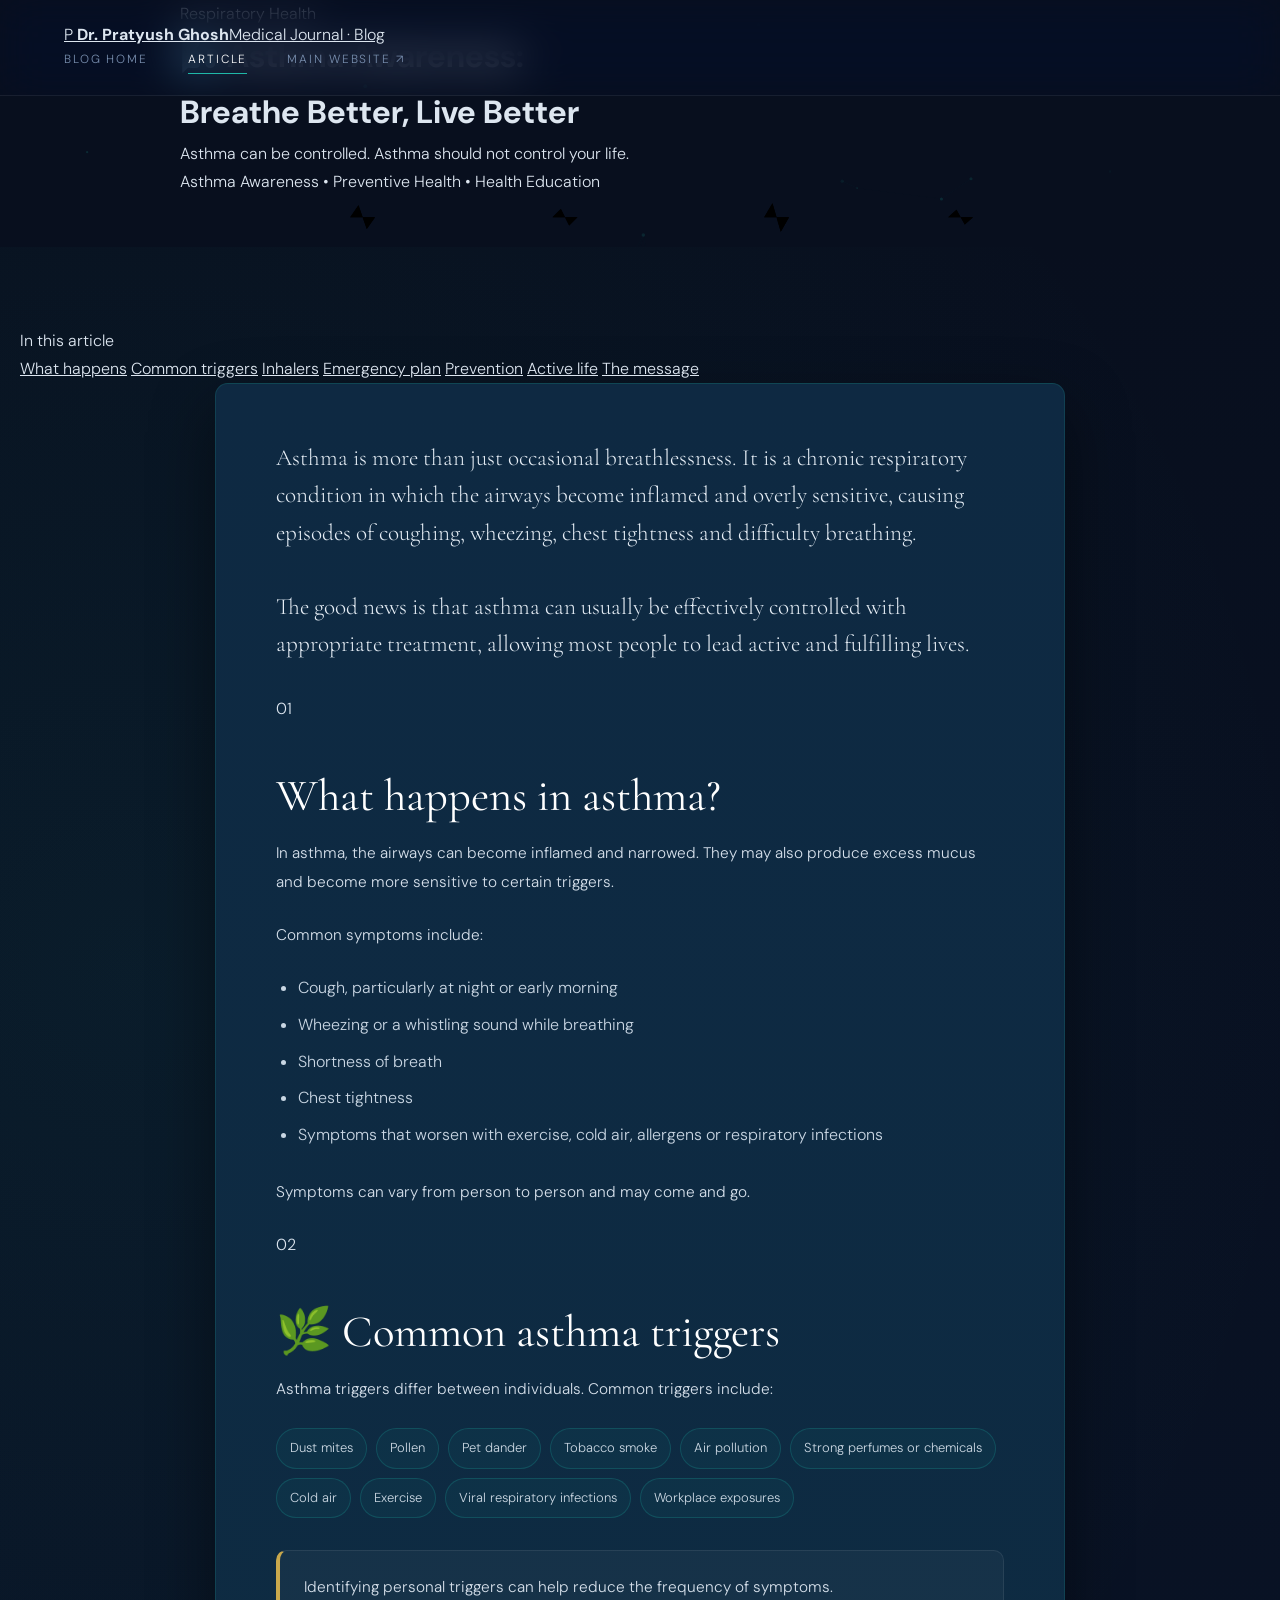
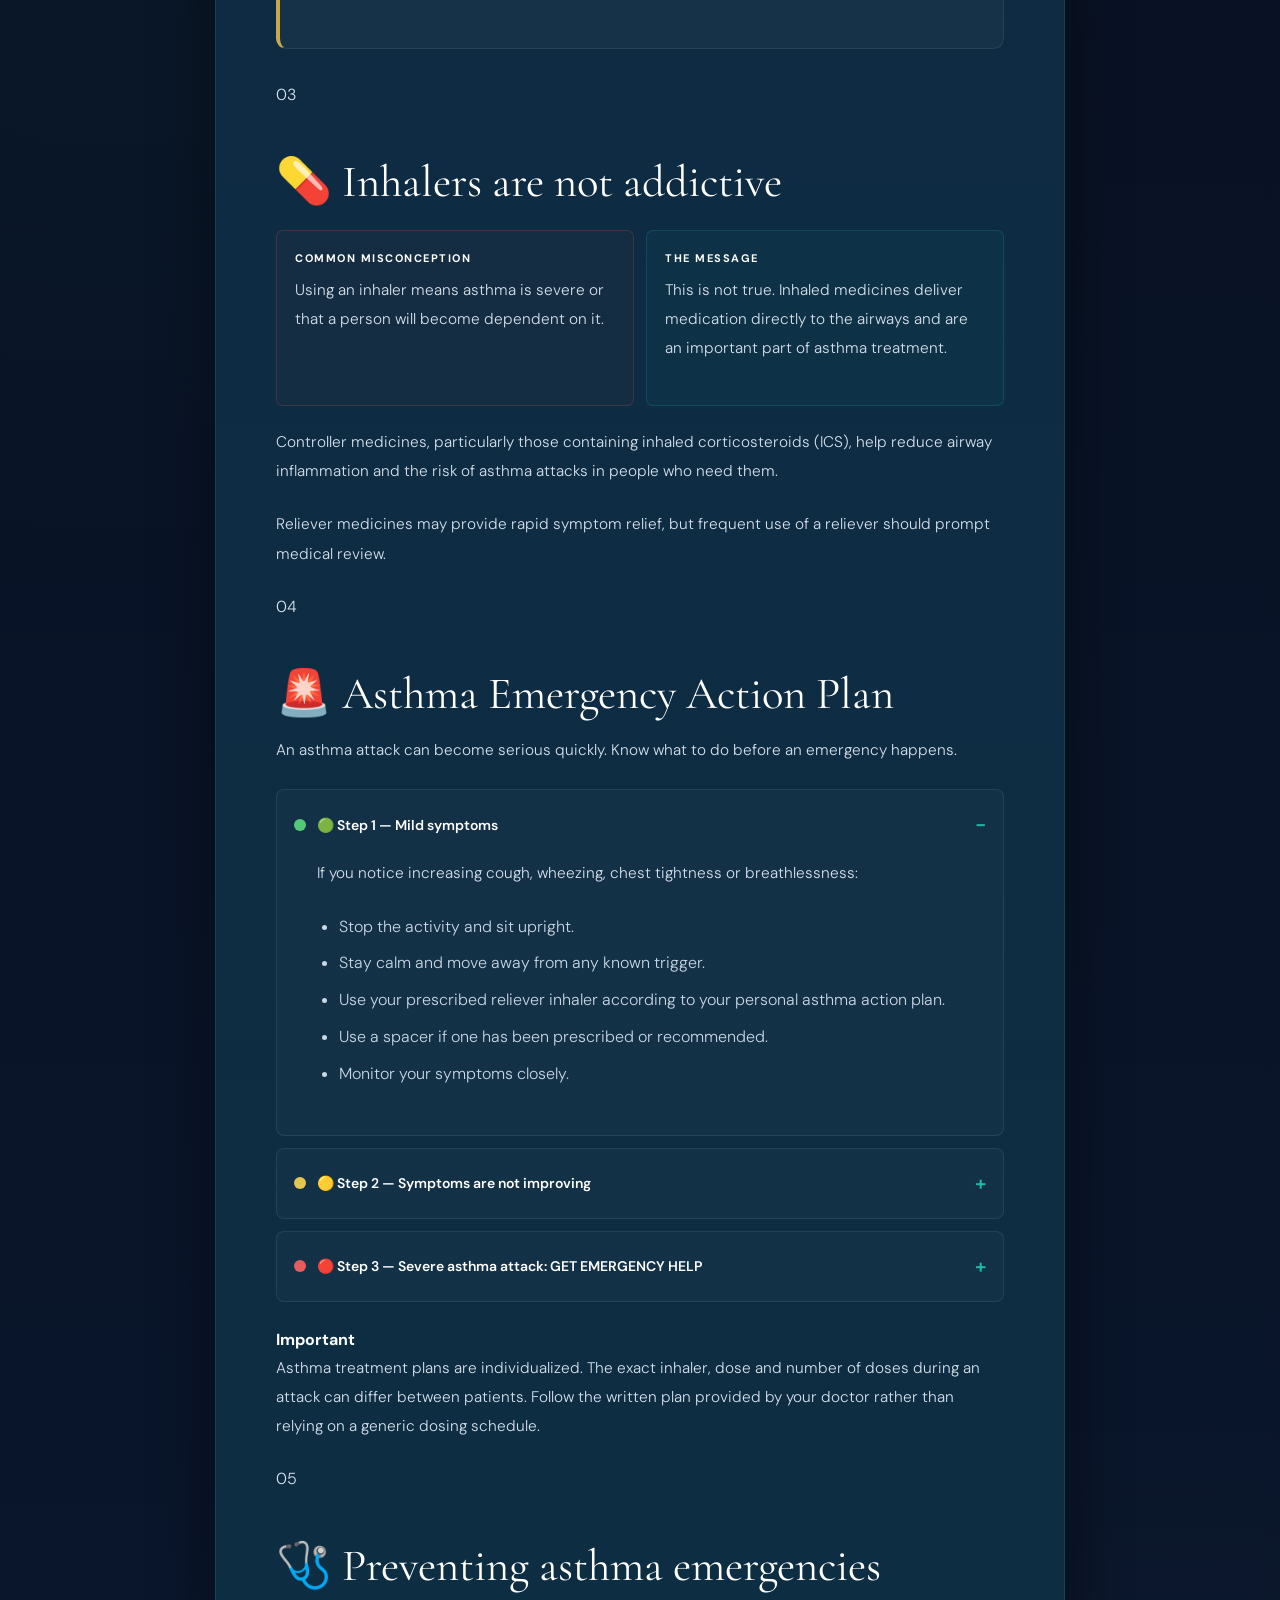
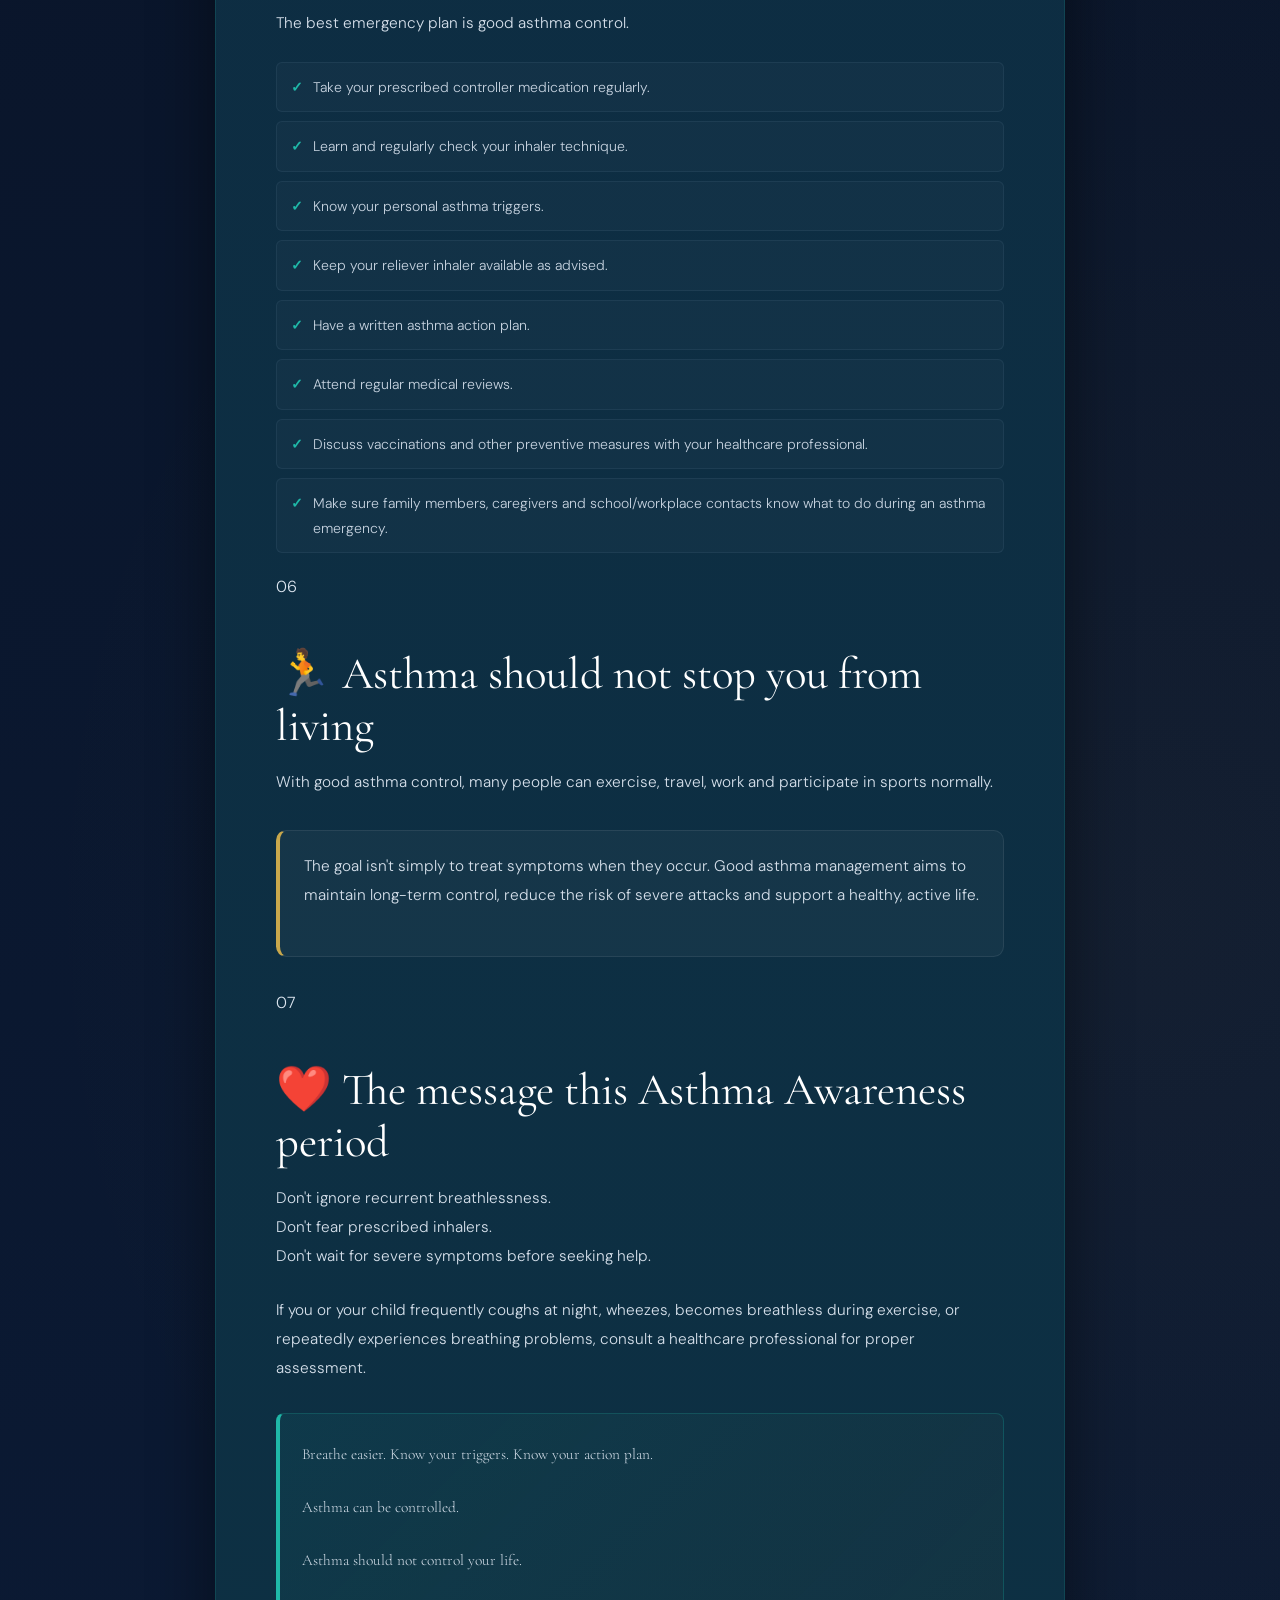
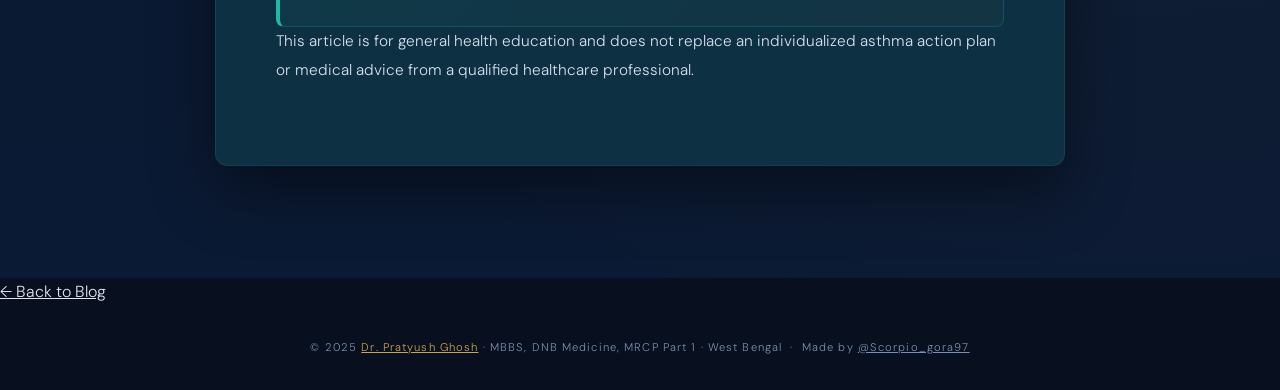
==== Asthma_Awareness_Breathe_Better_Live_Better.html @ 69cd0134 "Add Asthma Awareness article in HTML format This HTML file provides comprehensive information on ast" ====
<!DOCTYPE html>
<html lang="en">
<head>
<meta charset="UTF-8">
<meta name="viewport" content="width=device-width, initial-scale=1.0">
<meta name="description" content="Asthma Awareness: Breathe Better, Live Better — symptoms, triggers, inhalers, emergency action plans and long-term asthma control.">
<meta name="author" content="Dr. Pratyush Ghosh">
<title>Asthma Awareness: Breathe Better, Live Better | Dr. Pratyush Ghosh</title>

<link rel="preconnect" href="https://fonts.googleapis.com">
<link rel="preconnect" href="https://fonts.gstatic.com" crossorigin>
<link href="https://fonts.googleapis.com/css2?family=Cormorant+Garamond:wght@500;600;700&family=DM+Sans:wght@400;500;600;700&display=swap" rel="stylesheet">

<link rel="stylesheet" href="styles_for_blog.css">
<script src="main_for_blog.js" defer></script>

<style>
/* ASTHMA PAGE — small page-specific layer over the shared blog CSS */
.article .section { scroll-margin-top: 110px; }

.trigger-grid { display:flex; flex-wrap:wrap; gap:9px; margin:20px 0; }
.trigger-chip { padding:8px 13px; border:1px solid rgba(31,184,168,.22); border-radius:999px; background:rgba(31,184,168,.05); color:#cbd7e2; font-size:13px; transition:.25s; }
.trigger-chip:hover { transform:translateY(-2px); border-color:var(--teal-l); color:#fff; }

.myth-fact { display:grid; grid-template-columns:1fr 1fr; gap:12px; margin:22px 0; }
.myth,.fact { padding:18px; border-radius:7px; }
.myth { border:1px solid rgba(229,93,93,.2); background:rgba(229,93,93,.035); }
.fact { border:1px solid rgba(31,184,168,.2); background:rgba(31,184,168,.045); }
.myth strong,.fact strong { display:block; margin-bottom:7px; font-size:11px; letter-spacing:1.5px; text-transform:uppercase; }
.myth strong { color:#ff8d8d; } .fact strong { color:var(--teal-l); }
.myth p,.fact p { margin:0; }

.emergency-plan { display:grid; gap:12px; margin:24px 0; }
.emergency-step { border:1px solid rgba(139,171,205,.14); border-radius:8px; background:rgba(255,255,255,.025); overflow:hidden; }
.emergency-step summary { display:flex; align-items:center; gap:11px; padding:17px; cursor:pointer; list-style:none; color:#fff; font-weight:600; font-size:14px; }
.emergency-step summary::-webkit-details-marker { display:none; }
.emergency-step summary::after { content:"+"; margin-left:auto; color:var(--teal-l); font-size:20px; }
.emergency-step[open] summary::after { content:"−"; }
.step-dot { width:12px; height:12px; flex:0 0 12px; border-radius:50%; }
.step-green { background:#55c97a; } .step-yellow { background:#e5c44f; } .step-red { background:#e55d5d; }
.step-content { padding:0 18px 18px 40px; }
.step-content ul { margin-top:12px; }

.emergency-banner { margin:20px 0 5px; padding:18px 19px; border:1px solid rgba(229,93,93,.3); border-left:4px solid #e55d5d; border-radius:7px; background:rgba(229,93,93,.055); }
.emergency-banner strong { display:block; margin-bottom:6px; color:#ff8d8d; font-size:11px; letter-spacing:1.5px; text-transform:uppercase; }
.emergency-banner p { margin:0; }

.checklist { display:grid; gap:9px; margin:20px 0; }
.check-item { display:flex; gap:10px; padding:12px 14px; border:1px solid rgba(139,171,205,.09); border-radius:6px; background:rgba(255,255,255,.025); color:#c6d2df; font-size:14px; }
.check-item::before { content:"✓"; color:var(--teal-l); font-weight:700; }

.closing-message { margin-top:30px; padding:26px 22px; border:1px solid rgba(31,184,168,.22); border-left:4px solid var(--teal-l); border-radius:8px; background:linear-gradient(135deg,rgba(31,184,168,.075),rgba(201,168,76,.035)); }
.closing-message .final-line { margin:8px 0; color:#fff; font-family:"Cormorant Garamond",serif; font-size:27px; line-height:1.25; }
.closing-message .accent { color:var(--teal-l); }

@media(max-width:700px) {
  .myth-fact { grid-template-columns:1fr; }
  .step-content { padding-left:38px; }
}
</style>
</head>

<body>
<div id="progress-bar"></div>
<canvas id="bg-canvas" aria-hidden="true"></canvas>

<header class="site-header">
<nav id="main-nav">
<div class="nav-inner">
<a href="index.html" class="brand" aria-label="Medical Journal Blog home">
<span class="brand-mark">P</span>
<span class="brand-text"><strong>Dr. Pratyush Ghosh</strong><span>Medical Journal · Blog</span></span>
</a>
<div class="nav-links" id="nav-links">
<a href="index.html">Blog Home</a>
<a href="#" class="active">Article</a>
<a href="https://drpratyushghosh.netlify.app/" target="_blank" rel="noopener noreferrer" class="nav-cta">Main Website ↗</a>
</div>
<button class="hamburger" id="hamburger" aria-label="Open menu" aria-expanded="false" type="button">
<span></span><span></span><span></span>
</button>
</div>
</nav>
</header>

<header class="hero">
<div class="article-hero-inner">
<div class="eyebrow">Respiratory Health</div>
<h1>🌬️ Asthma Awareness:<br>Breathe Better, Live Better</h1>
<p class="hero-sub">Asthma can be controlled. Asthma should not control your life.</p>
<div class="meta">Asthma Awareness <span>•</span> Preventive Health <span>•</span> Health Education</div>
<div class="ecg" aria-hidden="true">
<svg viewBox="0 0 1000 46" preserveAspectRatio="none">
<path class="soft" d="M0 23 H170 L185 23 L194 10 L203 36 L212 23 H390 L405 23 L414 14 L423 32 L432 23 H620 L635 23 L644 8 L653 39 L662 23 H820 L835 23 L844 15 L853 31 L862 23 H1000"/>
<path d="M0 23 H170 L185 23 L194 10 L203 36 L212 23 H390 L405 23 L414 14 L423 32 L432 23 H620 L635 23 L644 8 L653 39 L662 23 H820 L835 23 L844 15 L853 31 L862 23 H1000"/>
</svg>
</div>
</div>
</header>

<main id="article-body">
<div class="layout">
<aside class="side">
<div class="side-label">In this article</div>
<a href="#what-happens">What happens</a>
<a href="#triggers">Common triggers</a>
<a href="#inhalers">Inhalers</a>
<a href="#emergency">Emergency plan</a>
<a href="#prevention">Prevention</a>
<a href="#active-life">Active life</a>
<a href="#message">The message</a>
</aside>

<article class="article">

<p class="intro">
Asthma is more than just occasional breathlessness. It is a chronic respiratory condition in which the airways become inflamed and overly sensitive, causing episodes of coughing, wheezing, chest tightness and difficulty breathing.
<br><br>
The good news is that asthma can usually be effectively controlled with appropriate treatment, allowing most people to lead active and fulfilling lives.
</p>

<section class="section" id="what-happens">
<div class="section-number">01</div>
<h2>What happens in asthma?</h2>
<p>In asthma, the airways can become inflamed and narrowed. They may also produce excess mucus and become more sensitive to certain triggers.</p>
<p>Common symptoms include:</p>
<ul>
<li>Cough, particularly at night or early morning</li>
<li>Wheezing or a whistling sound while breathing</li>
<li>Shortness of breath</li>
<li>Chest tightness</li>
<li>Symptoms that worsen with exercise, cold air, allergens or respiratory infections</li>
</ul>
<p>Symptoms can vary from person to person and may come and go.</p>
</section>

<section class="section" id="triggers">
<div class="section-number">02</div>
<h2>🌿 Common asthma triggers</h2>
<p>Asthma triggers differ between individuals. Common triggers include:</p>
<div class="trigger-grid">
<span class="trigger-chip">Dust mites</span><span class="trigger-chip">Pollen</span><span class="trigger-chip">Pet dander</span><span class="trigger-chip">Tobacco smoke</span><span class="trigger-chip">Air pollution</span><span class="trigger-chip">Strong perfumes or chemicals</span><span class="trigger-chip">Cold air</span><span class="trigger-chip">Exercise</span><span class="trigger-chip">Viral respiratory infections</span><span class="trigger-chip">Workplace exposures</span>
</div>
<div class="highlight"><p>Identifying personal triggers can help reduce the frequency of symptoms.</p></div>
</section>

<section class="section" id="inhalers">
<div class="section-number">03</div>
<h2>💊 Inhalers are not addictive</h2>
<div class="myth-fact">
<div class="myth"><strong>Common misconception</strong><p>Using an inhaler means asthma is severe or that a person will become dependent on it.</p></div>
<div class="fact"><strong>The message</strong><p>This is not true. Inhaled medicines deliver medication directly to the airways and are an important part of asthma treatment.</p></div>
</div>
<p>Controller medicines, particularly those containing inhaled corticosteroids (ICS), help reduce airway inflammation and the risk of asthma attacks in people who need them.</p>
<p>Reliever medicines may provide rapid symptom relief, but frequent use of a reliever should prompt medical review.</p>
</section>

<section class="section" id="emergency">
<div class="section-number">04</div>
<h2>🚨 Asthma Emergency Action Plan</h2>
<p>An asthma attack can become serious quickly. Know what to do before an emergency happens.</p>

<div class="emergency-plan">

<details class="emergency-step" open>
<summary><span class="step-dot step-green"></span>🟢 Step 1 — Mild symptoms</summary>
<div class="step-content">
<p>If you notice increasing cough, wheezing, chest tightness or breathlessness:</p>
<ul>
<li>Stop the activity and sit upright.</li>
<li>Stay calm and move away from any known trigger.</li>
<li>Use your prescribed reliever inhaler according to your personal asthma action plan.</li>
<li>Use a spacer if one has been prescribed or recommended.</li>
<li>Monitor your symptoms closely.</li>
</ul>
</div>
</details>

<details class="emergency-step">
<summary><span class="step-dot step-yellow"></span>🟡 Step 2 — Symptoms are not improving</summary>
<div class="step-content">
<p>If symptoms continue, worsen, or keep returning despite your prescribed reliever:</p>
<ul>
<li>Follow your written asthma action plan for additional doses and next steps.</li>
<li>Contact your doctor or seek urgent medical assessment.</li>
<li>Do not simply continue taking repeated doses without medical guidance.</li>
</ul>
<p>If you have been prescribed an emergency course of oral corticosteroids, take it only according to the instructions given by your healthcare professional.</p>
</div>
</details>

<details class="emergency-step">
<summary><span class="step-dot step-red"></span>🔴 Step 3 — Severe asthma attack: GET EMERGENCY HELP</summary>
<div class="step-content">
<p>Call your local emergency medical service immediately if:</p>
<ul>
<li>Breathing is severely difficult or rapidly worsening</li>
<li>You cannot speak in full sentences because of breathlessness</li>
<li>Your reliever is not providing adequate relief</li>
<li>You become very weak, drowsy, confused or exhausted</li>
<li>Your lips or face appear bluish or grey</li>
<li>You have a peak-flow reading in the red zone according to your personal asthma action plan</li>
<li>You feel that this is a life-threatening emergency</li>
</ul>
<div class="emergency-banner"><strong>Emergency</strong><p>Do not drive yourself to the hospital. While waiting for emergency help, remain upright and continue your prescribed emergency treatment according to your asthma action plan.</p></div>
</div>
</details>

</div>

<div class="caution"><strong>Important</strong><p>Asthma treatment plans are individualized. The exact inhaler, dose and number of doses during an attack can differ between patients. Follow the written plan provided by your doctor rather than relying on a generic dosing schedule.</p></div>
</section>

<section class="section" id="prevention">
<div class="section-number">05</div>
<h2>🩺 Preventing asthma emergencies</h2>
<p>The best emergency plan is good asthma control.</p>
<div class="checklist">
<div class="check-item">Take your prescribed controller medication regularly.</div>
<div class="check-item">Learn and regularly check your inhaler technique.</div>
<div class="check-item">Know your personal asthma triggers.</div>
<div class="check-item">Keep your reliever inhaler available as advised.</div>
<div class="check-item">Have a written asthma action plan.</div>
<div class="check-item">Attend regular medical reviews.</div>
<div class="check-item">Discuss vaccinations and other preventive measures with your healthcare professional.</div>
<div class="check-item">Make sure family members, caregivers and school/workplace contacts know what to do during an asthma emergency.</div>
</div>
</section>

<section class="section" id="active-life">
<div class="section-number">06</div>
<h2>🏃 Asthma should not stop you from living</h2>
<p>With good asthma control, many people can exercise, travel, work and participate in sports normally.</p>
<div class="highlight"><p>The goal isn't simply to treat symptoms when they occur. Good asthma management aims to maintain long-term control, reduce the risk of severe attacks and support a healthy, active life.</p></div>
</section>

<section class="section" id="message">
<div class="section-number">07</div>
<h2>❤️ The message this Asthma Awareness period</h2>
<p>Don't ignore recurrent breathlessness.<br>Don't fear prescribed inhalers.<br>Don't wait for severe symptoms before seeking help.</p>
<p>If you or your child frequently coughs at night, wheezes, becomes breathless during exercise, or repeatedly experiences breathing problems, consult a healthcare professional for proper assessment.</p>

<div class="closing-message">
<p class="final-line accent">Breathe easier. Know your triggers. Know your action plan.</p>
<p class="final-line">Asthma can be controlled.</p>
<p class="final-line accent">Asthma should not control your life.</p>
</div>
</section>

<p class="disclaimer">This article is for general health education and does not replace an individualized asthma action plan or medical advice from a qualified healthcare professional.</p>

</article>
</div>
</main>

<div class="back"><a href="index.html">← Back to Blog</a></div>

<footer>
© 2025
<span class="gold"><a href="https://drpratyushghosh.netlify.app/" target="_blank" rel="noopener noreferrer">Dr. Pratyush Ghosh</a></span>
· MBBS, DNB Medicine, MRCP Part 1 · West Bengal &nbsp;·&nbsp; Made by
<a href="https://instagram.com/Scorpio_gora97" target="_blank" rel="noopener noreferrer" class="footer-insta">@Scorpio_gora97</a>
</footer>

</body>
</html>
---- styles_for_blog.css ----
/* ════════════════════════════════════════
   BLOG — MATCHING DR. PRATYUSH GHOSH WEBSITE
════════════════════════════════════════ */
:root {
  --navy: #080f1e;
  --deep: #0b1a34;
  --panel: #0e2040;
  --teal: #187a72;
  --teal-l: #1fb8a8;
  --teal-glow: rgba(31,184,168,.18);
  --gold: #c9a84c;
  --gold-dim: rgba(201,168,76,.12);
  --text: #dde6f0;
  --muted: #7a90b0;
  --card: rgba(255,255,255,.035);
  --border: rgba(255,255,255,.07);
  --border-h: rgba(31,184,168,.35);
  --shadow: 0 24px 64px rgba(0,0,0,.45);
}

*, *::before, *::after { box-sizing: border-box; margin: 0; padding: 0; }
html { scroll-behavior: smooth; font-size: 16px; }

body {
  background: var(--navy);
  color: var(--text);
  font-family: "DM Sans", sans-serif;
  font-weight: 300;
  line-height: 1.75;
  overflow-x: hidden;
}

a { color: inherit; }

#progress-bar {
  position: fixed; top: 0; left: 0; z-index: 9998;
  width: 0; height: 2px;
  background: linear-gradient(90deg,var(--teal),var(--gold));
  box-shadow: 0 0 10px var(--teal-l);
}

#bg-canvas {
  position: fixed; inset: 0; z-index: 0;
  pointer-events: none; opacity: .5;
}

/* Navigation */
nav {
  position: fixed; top: 0; left: 0; right: 0; z-index: 500;
  display: flex; justify-content: space-between; align-items: center;
  padding: 1.3rem 4rem;
  background: rgba(8,15,30,.5);
  backdrop-filter: blur(22px) saturate(180%);
  border-bottom: 1px solid var(--border);
  transition: padding .35s, background .35s, box-shadow .35s;
}

nav.scrolled {
  padding: .85rem 4rem;
  background: rgba(8,15,30,.92);
  box-shadow: 0 4px 30px rgba(0,0,0,.3);
}

.nav-logo {
  font-family: "Cormorant Garamond", serif;
  font-size: 1.12rem; font-style: italic;
  color: var(--gold); letter-spacing: .03em;
  text-decoration: none;
}

.nav-logo sup {
  font: 400 .5rem "DM Sans",sans-serif;
  letter-spacing: .2em; color: var(--teal-l);
  margin-left: .4rem; vertical-align: super;
}

.nav-links { display: flex; gap: 2.5rem; list-style: none; }

.nav-links a {
  color: var(--muted); text-decoration: none;
  font-size: .74rem; letter-spacing: .16em;
  text-transform: uppercase; position: relative;
  padding-bottom: .3rem; transition: color .3s;
}

.nav-links a::after {
  content: ""; position: absolute; bottom: 0; left: 0; right: 0;
  height: 1px; background: var(--teal-l);
  transform: scaleX(0); transform-origin: left;
  transition: transform .35s cubic-bezier(.77,0,.175,1);
}

.nav-links a:hover, .nav-links a.active { color: #fff; }
.nav-links a:hover::after, .nav-links a.active::after { transform: scaleX(1); }

.hamburger {
  display: none; flex-direction: column; gap: 5px;
  border: 0; background: none; cursor: pointer; padding: .4rem;
}
.hamburger span {
  display: block; width: 22px; height: 1.5px;
  background: var(--muted); transition: .35s ease;
}

/* Hero */
.blog-hero {
  position: relative; z-index: 1;
  min-height: 78vh;
  display: flex; align-items: center; justify-content: center;
  padding: 10rem 4rem 8rem;
  overflow: hidden; text-align: center;
}

.blog-hero-inner { width: min(850px,100%); position: relative; z-index: 2; }

.hero-tag {
  display: inline-flex; align-items: center; gap: .7rem;
  background: rgba(31,184,168,.08);
  border: 1px solid rgba(31,184,168,.25);
  padding: .35rem 1.1rem; border-radius: 2rem;
  font-size: .69rem; letter-spacing: .2em;
  text-transform: uppercase; color: var(--teal-l);
  margin-bottom: 1.6rem;
}

.blink-dot {
  width: 7px; height: 7px; border-radius: 50%;
  background: var(--teal-l); box-shadow: 0 0 7px var(--teal-l);
  animation: blinkPulse 2s ease-in-out infinite;
}

@keyframes blinkPulse {
  0%,100% { opacity:1; box-shadow:0 0 7px var(--teal-l); }
  50% { opacity:.2; box-shadow:none; }
}

.blog-hero h1 {
  font-family: "Cormorant Garamond",serif;
  font-size: clamp(3.5rem,7vw,6.7rem);
  font-weight: 300; line-height: .98; color: #fff;
  letter-spacing: -.025em;
}
.blog-hero h1 em { color: var(--gold); font-weight: 300; }

.hero-bio {
  max-width: 650px; margin: 1.7rem auto 2.3rem;
  color: #92a8c4; font-size: 1rem; line-height: 1.9;
}

.blob { position:absolute; border-radius:50%; pointer-events:none; filter:blur(60px); }
.blob-1 {
  width:650px; height:650px; right:-80px; top:-80px;
  background:radial-gradient(circle,rgba(24,122,114,.16),transparent 70%);
  animation:blobDrift 9s ease-in-out infinite alternate;
}
.blob-2 {
  width:400px; height:400px; left:5%; bottom:5%;
  background:radial-gradient(circle,rgba(201,168,76,.09),transparent 70%);
  animation:blobDrift 12s ease-in-out infinite alternate-reverse;
}
@keyframes blobDrift {
  from { transform:translate(0,0) scale(1); }
  to { transform:translate(35px,25px) scale(1.1); }
}

.ecg-wrap {
  position:absolute; bottom:2rem; left:0; right:0;
  height:56px; overflow:hidden; opacity:.2; pointer-events:none;
}
.ecg-wrap svg { width:200%; height:100%; animation:ecgScroll 5s linear infinite; }
@keyframes ecgScroll { to { transform:translateX(-50%); } }

.btn {
  display:inline-flex; align-items:center; gap:.55rem;
  padding:.9rem 2rem; border-radius:.4rem;
  font-size:.74rem; letter-spacing:.12em; text-transform:uppercase;
  text-decoration:none; font-weight:400;
  transition:all .38s cubic-bezier(.23,1,.32,1);
}
.btn-primary {
  background:linear-gradient(135deg,var(--teal),#0d5e57);
  color:#fff; border:1px solid rgba(31,184,168,.3);
  box-shadow:0 4px 22px rgba(24,122,114,.28);
}
.btn-primary:hover {
  transform:translateY(-3px);
  box-shadow:0 12px 40px rgba(31,184,168,.45),0 0 0 1px var(--teal-l);
}
.btn-outline { border:1px solid var(--border); color:var(--text); }
.btn-outline:hover {
  transform:translateY(-3px); border-color:var(--border-h);
  background:rgba(31,184,168,.06);
}

.divider {
  position:relative; z-index:1; width:100%; height:1px;
  background:linear-gradient(90deg,transparent,var(--border) 20%,var(--border) 80%,transparent);
}

/* Articles */
.section-wrap {
  position:relative; z-index:1;
  width:min(1140px,calc(100% - 8rem));
  margin:0 auto; padding:7rem 0;
}

.section-eyebrow {
  display:flex; align-items:center; gap:.8rem;
  font-size:.67rem; letter-spacing:.28em;
  text-transform:uppercase; color:var(--teal-l); margin-bottom:.9rem;
}
.section-eyebrow::before { content:""; width:28px; height:1px; background:var(--teal-l); }

.articles-heading {
  display:flex; justify-content:space-between; align-items:flex-start; gap:2rem;
}
.section-title {
  font-family:"Cormorant Garamond",serif;
  font-size:clamp(2.4rem,4vw,3.4rem);
  font-weight:300; color:#fff; line-height:1.12; margin-bottom:3.5rem;
}
.article-count {
  margin-top:.7rem; color:var(--muted);
  font-size:.7rem; letter-spacing:.14em; text-transform:uppercase;
}

.blog-grid {
  display:grid; grid-template-columns:repeat(2,minmax(0,1fr)); gap:1.6rem;
}

.blog-card {
  background:var(--card); border:1px solid var(--border);
  border-radius:.9rem; overflow:hidden;
  transition:transform .4s cubic-bezier(.23,1,.32,1), border-color .35s, box-shadow .4s;
}
.blog-card:hover {
  transform:translateY(-7px); border-color:rgba(31,184,168,.2);
  box-shadow:0 22px 55px rgba(0,0,0,.35),0 0 0 1px rgba(31,184,168,.06);
}

.blog-cover {
  min-height:290px; position:relative; overflow:hidden;
  display:flex; align-items:center; justify-content:center;
  text-decoration:none;
  background:
    radial-gradient(circle at 30% 25%,rgba(31,184,168,.18),transparent 35%),
    radial-gradient(circle at 75% 80%,rgba(201,168,76,.12),transparent 38%),
    linear-gradient(145deg,var(--panel),var(--deep));
}
.blog-cover::after {
  content:""; position:absolute; inset:0;
  background:linear-gradient(180deg,transparent 45%,rgba(8,15,30,.72));
}
.cover-mark {
  font-family:"Cormorant Garamond",serif; font-style:italic;
  font-size:10rem; line-height:1; color:rgba(201,168,76,.14);
  transition:transform .5s ease,color .5s ease;
}
.blog-card:hover .cover-mark { transform:scale(1.07) rotate(-2deg); color:rgba(201,168,76,.2); }

.cover-number {
  position:absolute; z-index:2; top:1.4rem; right:1.5rem;
  color:rgba(255,255,255,.18); font-family:"Cormorant Garamond",serif;
  font-size:1.5rem;
}
.category {
  position:absolute; z-index:2; left:1.5rem; bottom:1.4rem;
  color:var(--teal-l); font-size:.67rem; letter-spacing:.18em; text-transform:uppercase;
}

.blog-card-body { padding:2rem; }
.blog-meta {
  display:flex; gap:.6rem; color:var(--muted);
  font-size:.68rem; letter-spacing:.08em; text-transform:uppercase;
}
.meta-dot { color:var(--gold); }

.blog-card h3 {
  margin:.9rem 0 .9rem;
  font-family:"Cormorant Garamond",serif;
  font-size:1.7rem; font-weight:400; line-height:1.2; color:#fff;
}
.blog-card h3 a { color:inherit; text-decoration:none; transition:color .25s; }
.blog-card h3 a:hover { color:var(--gold); }
.blog-card p { color:var(--muted); font-size:.9rem; line-height:1.85; }

.read-link {
  display:inline-flex; align-items:center; gap:.65rem;
  margin-top:1.5rem; color:var(--teal-l); text-decoration:none;
  font-size:.7rem; letter-spacing:.15em; text-transform:uppercase;
}
.read-link span { color:var(--gold); transition:transform .3s; }
.read-link:hover span { transform:translateX(5px); }

/* Bottom CTA */
.blog-cta {
  position:relative; z-index:1; overflow:hidden;
  text-align:center; padding:7rem 4rem;
  border-top:1px solid var(--border); border-bottom:1px solid var(--border);
  background:linear-gradient(180deg,transparent,var(--panel) 45%,transparent);
}
.cta-content { position:relative; z-index:2; }
.cta-glow {
  position:absolute; left:50%; top:50%; transform:translate(-50%,-50%);
  width:700px; height:500px; border-radius:50%;
  background:radial-gradient(circle,rgba(24,122,114,.08),transparent 65%);
}
.section-eyebrow.centered { justify-content:center; }
.blog-cta h2 {
  font-family:"Cormorant Garamond",serif;
  font-size:clamp(2.4rem,4vw,3.5rem); font-weight:300; line-height:1.1; color:#fff;
}
.blog-cta h2 em { color:var(--gold); }
.blog-cta p { color:var(--muted); margin:1rem 0 2.2rem; font-size:.9rem; }

footer {
  position:relative; z-index:1; text-align:center; padding:2rem;
  font-size:.7rem; color:var(--muted); letter-spacing:.1em;
}
.gold { color:var(--gold); }

.reveal {
  opacity:0; transform:translateY(28px);
  transition:opacity .7s ease, transform .7s ease;
}
.reveal.visible { opacity:1; transform:none; }

.back-to-top {
  position:fixed; z-index:450; right:1.5rem; bottom:1.5rem;
  width:42px; height:42px; border-radius:50%;
  border:1px solid var(--border); background:rgba(14,32,64,.88);
  color:var(--teal-l); backdrop-filter:blur(10px); cursor:pointer;
  opacity:0; pointer-events:none; transform:translateY(10px);
  transition:.3s ease;
}
.back-to-top.visible { opacity:1; pointer-events:auto; transform:none; }
.back-to-top:hover { border-color:var(--border-h); transform:translateY(-3px); }

/* Responsive */
@media (max-width:900px) {
  nav { padding:1.1rem 1.8rem; }
  nav.scrolled { padding:.9rem 1.8rem; }

  .nav-links {
    position:fixed; top:0; right:-100%; bottom:0; width:280px;
    background:var(--panel); border-left:1px solid var(--border);
    flex-direction:column; justify-content:center; align-items:flex-start;
    gap:2rem; padding:3rem 2.5rem;
    transition:right .45s cubic-bezier(.77,0,.175,1);
    box-shadow:-10px 0 40px rgba(0,0,0,.4);
  }
  .nav-links.open { right:0; }
  .nav-links a { font-size:1rem; letter-spacing:.1em; }
  .hamburger { display:flex; position:relative; z-index:501; }

  .blog-hero { padding:9rem 1.8rem 7rem; min-height:72vh; }
  .section-wrap { width:calc(100% - 3.6rem); padding:5rem 0; }
  .blog-grid { grid-template-columns:1fr; }
  .blog-cta { padding:5rem 1.8rem; }
}

@media (max-width:600px) {
  nav { padding:1rem 1.2rem; }
  .nav-logo { font-size:1rem; }
  .blog-hero { padding:8rem 1.2rem 6rem; }
  .blog-hero h1 { font-size:3.5rem; }
  .ecg-wrap { display:none; }
  .section-wrap { width:calc(100% - 2.4rem); padding:4rem 0; }
  .articles-heading { display:block; }
  .article-count { display:block; margin:-2.7rem 0 2.4rem; }
  .blog-cover { min-height:220px; }
  .blog-card-body { padding:1.5rem; }
  .blog-cta { padding:4rem 1.2rem; }
}

@media (prefers-reduced-motion:reduce) {
  html { scroll-behavior:auto; }
  *,*::before,*::after { animation:none!important; transition:none!important; }
  .reveal { opacity:1; transform:none; }
}


/* =========================================================
   ARTICLE PAGE
   Added to the user's existing global stylesheet.
   ========================================================= */

.site-header {
  position: relative;
  z-index: 500;
}

.article-hero {
  position: relative;
  z-index: 1;
  min-height: 62vh;
  display: flex;
  align-items: center;
  padding: 9rem 4rem 5rem;
  overflow: hidden;
  background:
    radial-gradient(circle at 75% 25%, rgba(31,184,168,.10), transparent 35%),
    linear-gradient(145deg, var(--navy), var(--deep));
  color: #fff;
}

.article-hero-inner {
  width: min(920px, 100%);
  margin: 0 auto;
}

.article-hero .hero-tag {
  display: inline-block;
  margin-bottom: 1.5rem;
  padding: .4rem 1rem;
  border: 1px solid rgba(31,184,168,.28);
  border-radius: 999px;
  background: rgba(31,184,168,.07);
  color: var(--teal-l);
  font-size: .68rem;
  font-weight: 500;
  letter-spacing: .18em;
  text-transform: uppercase;
}

.article-hero h1 {
  max-width: 900px;
  margin: 0;
  font-family: "Cormorant Garamond", serif;
  font-size: clamp(3rem, 6.5vw, 6rem);
  font-weight: 300;
  line-height: 1.02;
  letter-spacing: -.025em;
  color: #fff;
}

.article-hero .lead {
  max-width: 760px;
  margin: 1.7rem 0 0;
  padding-left: 1.2rem;
  border-left: 3px solid var(--teal-l);
  color: #aebfd2;
  font-size: 1rem;
  line-height: 1.85;
}

.article-hero .ecg-wrap {
  position: relative;
  left: auto;
  right: auto;
  bottom: auto;
  max-width: 920px;
  height: 46px;
  margin: 2.5rem auto 0;
  opacity: .65;
  overflow: hidden;
}

.article-hero .ecg {
  width: 100%;
  height: 46px;
}

.article-hero .ecg polyline {
  fill: none;
  stroke: var(--teal-l);
  stroke-width: 2;
  vector-effect: non-scaling-stroke;
}

#article-body {
  position: relative;
  z-index: 1;
  padding: 5rem 1.25rem 7rem;
  background:
    radial-gradient(circle at 10% 15%, rgba(31,184,168,.07), transparent 28%),
    radial-gradient(circle at 90% 80%, rgba(201,168,76,.05), transparent 28%),
    linear-gradient(180deg, var(--navy) 0%, var(--deep) 100%);
}

#article-body article {
  width: min(850px, 100%);
  margin: 0 auto;
  padding: 3.5rem 3.75rem;
  background: linear-gradient(180deg, #0e2942 0%, #0d3043 100%);
  border: 1px solid rgba(31,184,168,.16);
  border-radius: .8rem;
  box-shadow: var(--shadow);
  color: var(--text);
}

#article-body article p {
  margin: 0 0 1.5rem;
  color: #d6e0eb;
  font-size: .96rem;
  line-height: 1.9;
}

#article-body article h2 {
  margin: 3rem 0 1rem;
  font-family: "Cormorant Garamond", serif;
  font-size: clamp(2rem, 4vw, 2.8rem);
  font-weight: 400;
  line-height: 1.15;
  color: #fff;
}

#article-body article ul {
  margin: 0 0 1.8rem 1.4rem;
  padding: 0;
}

#article-body article li {
  margin-bottom: .55rem;
  color: #c9d6e3;
  line-height: 1.75;
}

#article-body article strong {
  color: #fff;
}

#article-body .intro {
  margin-bottom: 2rem;
  font-family: "Cormorant Garamond", serif;
  font-size: 1.45rem;
  line-height: 1.6;
  color: #e5edf5;
}

#article-body .highlight,
#article-body .info-card,
#article-body .action-item {
  background: rgba(255,255,255,.035);
  border: 1px solid rgba(255,255,255,.08);
  border-radius: .65rem;
}

#article-body .highlight {
  margin: 2rem 0;
  padding: 1.35rem 1.5rem;
  border-left: 4px solid var(--gold);
}

#article-body .highlight-label {
  display: block;
  margin-bottom: .45rem;
  color: var(--teal-l);
  font-size: .7rem;
  font-weight: 600;
  letter-spacing: .14em;
  text-transform: uppercase;
}

#article-body .info-grid {
  display: grid;
  grid-template-columns: repeat(2, minmax(0, 1fr));
  gap: 1rem;
  margin: 1.8rem 0 2rem;
}

#article-body .info-card {
  padding: 1.4rem;
  border-top: 3px solid var(--teal);
}

#article-body .info-number {
  display: block;
  margin-bottom: .35rem;
  color: var(--gold);
  font-size: .75rem;
  font-weight: 600;
  letter-spacing: .08em;
}

#article-body .info-card h3,
#article-body .action-item h3 {
  margin: 0 0 .5rem;
  font-family: "Cormorant Garamond", serif;
  font-size: 1.35rem;
  font-weight: 400;
  color: #fff;
}

#article-body .action-list {
  display: grid;
  gap: .9rem;
  margin: 1.8rem 0;
}

#article-body .action-item {
  padding: 1.25rem 1.4rem;
}

#article-body .action-item p {
  margin-bottom: 0;
}

#article-body .closing {
  margin-top: 3rem;
  padding: 1.8rem 1.8rem 1.5rem;
  background: linear-gradient(135deg, #e8f4f5, #d9edf0);
  border-left: 5px solid var(--teal);
  border-radius: .65rem;
}

#article-body .closing h2 {
  margin-top: 0;
  color: var(--navy);
}

#article-body .closing p {
  color: #173b4d;
}

#article-body .closing .question {
  color: #176b78;
  font-weight: 600;
}

#article-body .closing p:last-child {
  color: #173b4d;
  font-weight: 500;
}

.site-footer {
  position: relative;
  z-index: 1;
  text-align: center;
  padding: 2rem;
  background: var(--navy);
  border-top: 1px solid var(--border);
  color: var(--muted);
  font-size: .7rem;
  letter-spacing: .06em;
}

.site-footer .gold {
  color: var(--gold);
}

.site-footer .gold a {
  color: inherit;
  text-decoration: none;
}

.site-footer .gold a:hover {
  color: var(--gold-l);
}

.site-footer .footer-insta {
  color: var(--teal-l);
  text-decoration: none;
}

.site-footer .footer-insta:hover {
  color: var(--gold-l);
}

@media (max-width: 900px) {
  .article-hero {
    padding: 8rem 1.8rem 4.5rem;
  }

  #article-body {
    padding: 4rem 1.8rem 5rem;
  }

  #article-body article {
    padding: 2.5rem 2rem;
  }
}

@media (max-width: 600px) {
  .article-hero {
    padding: 7rem 1.2rem 3.5rem;
    min-height: auto;
  }

  .article-hero h1 {
    font-size: 3.3rem;
  }

  #article-body {
    padding: 2.5rem 1.2rem 4rem;
  }

  #article-body article {
    padding: 2rem 1.2rem;
    border-radius: .6rem;
  }

  #article-body article p {
    font-size: .92rem;
  }

  #article-body .info-grid {
    grid-template-columns: 1fr;
  }
}
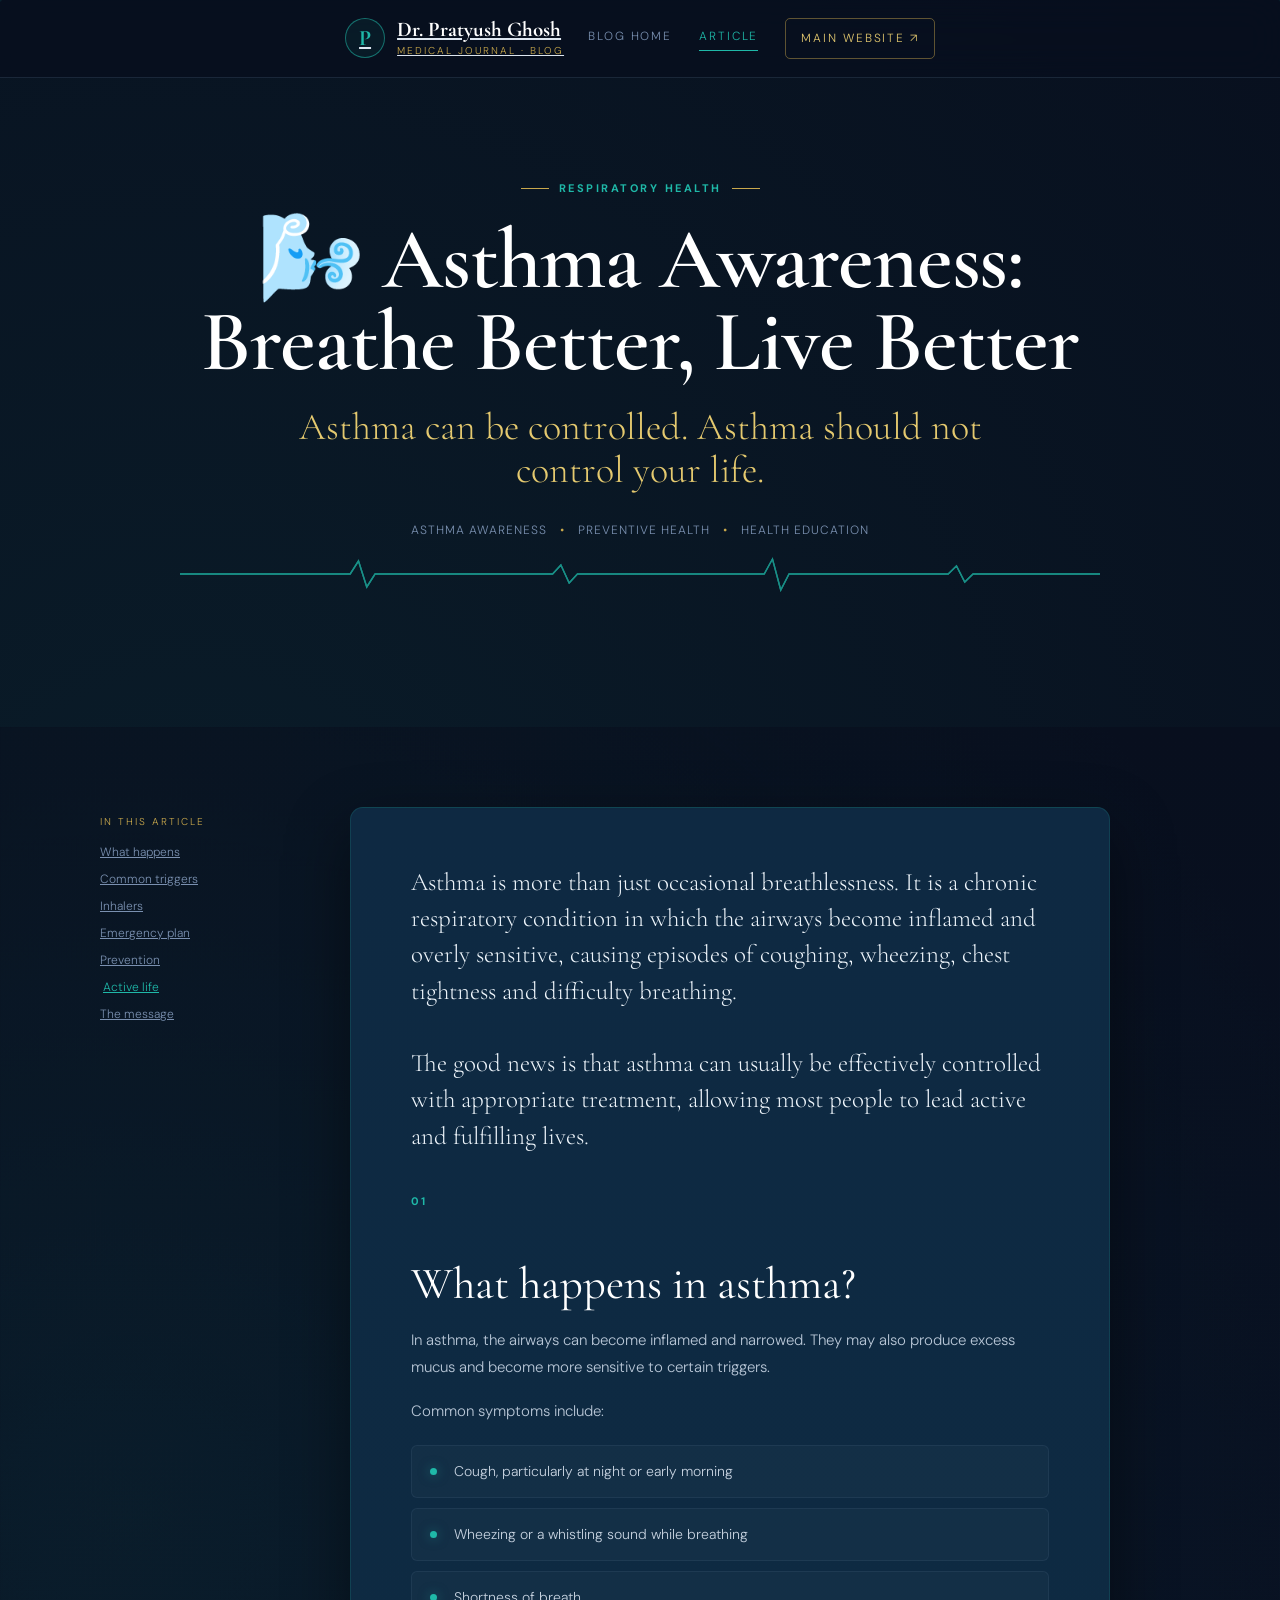
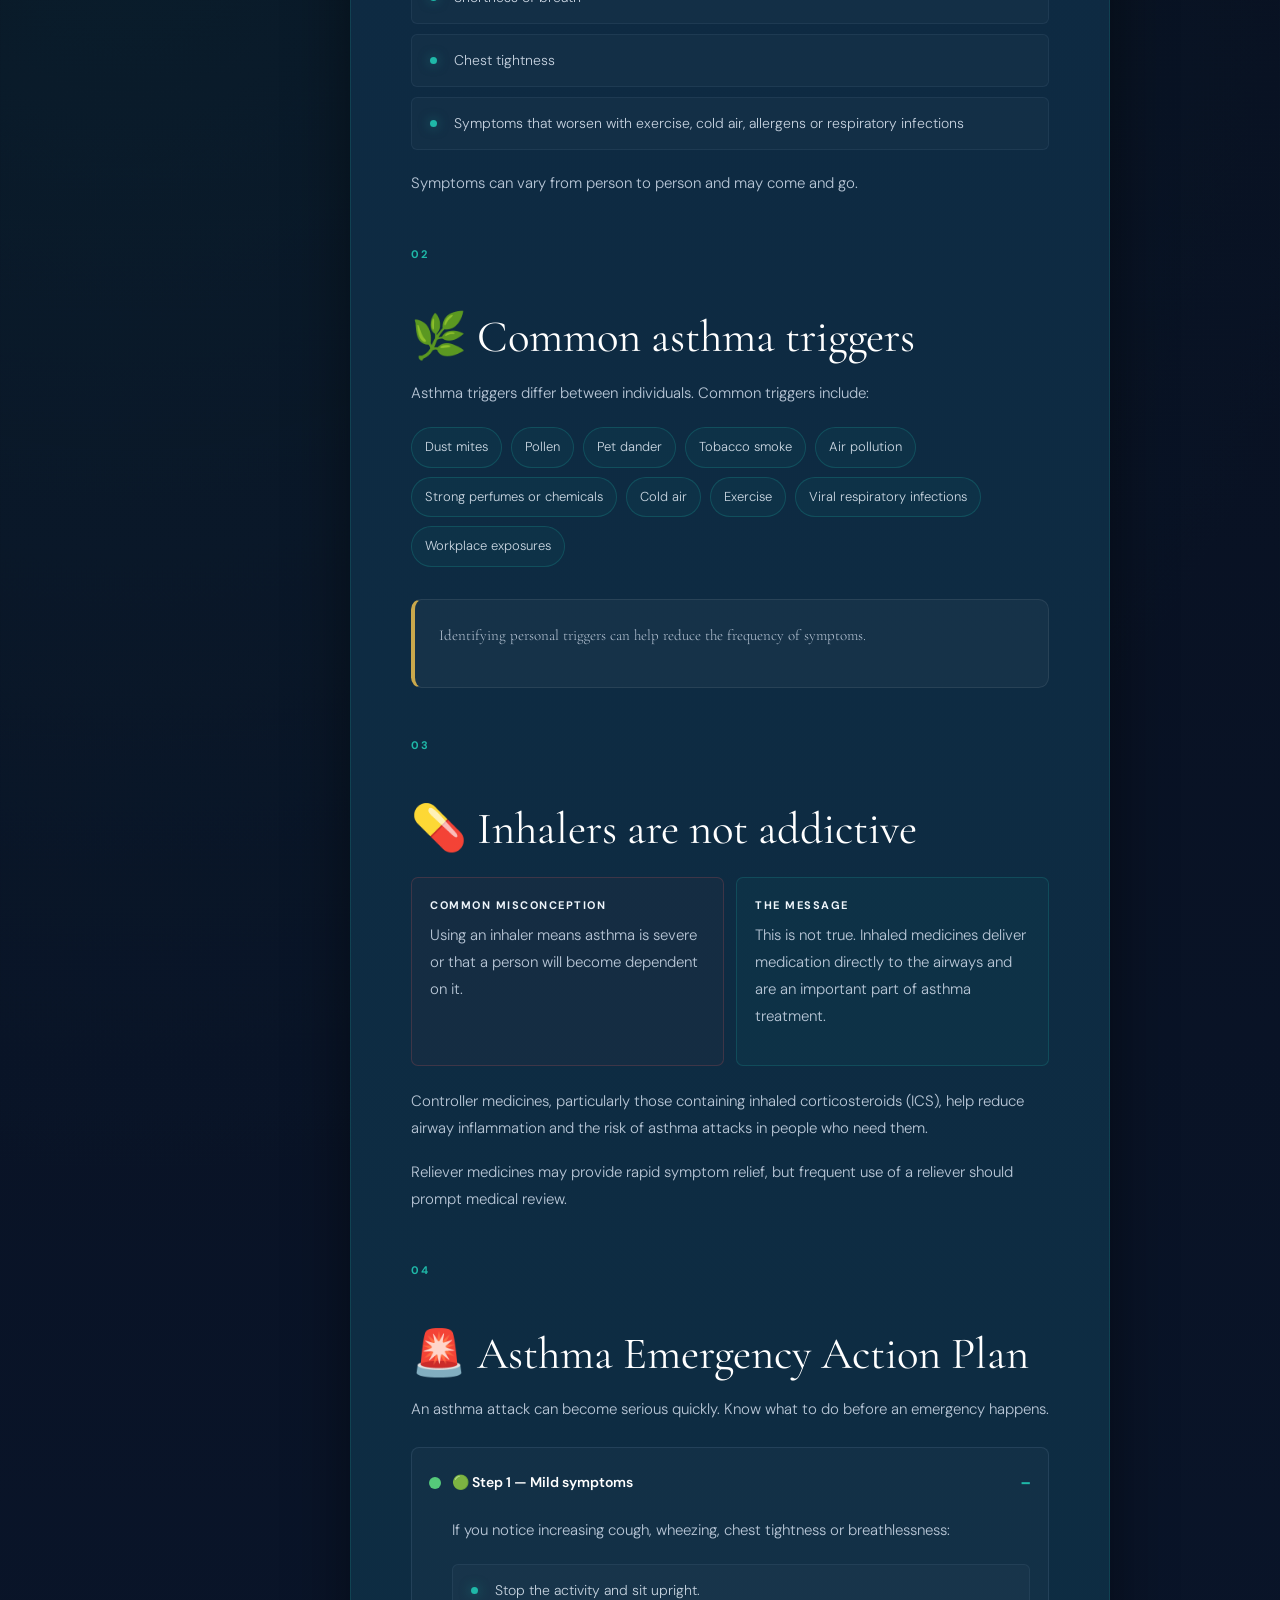
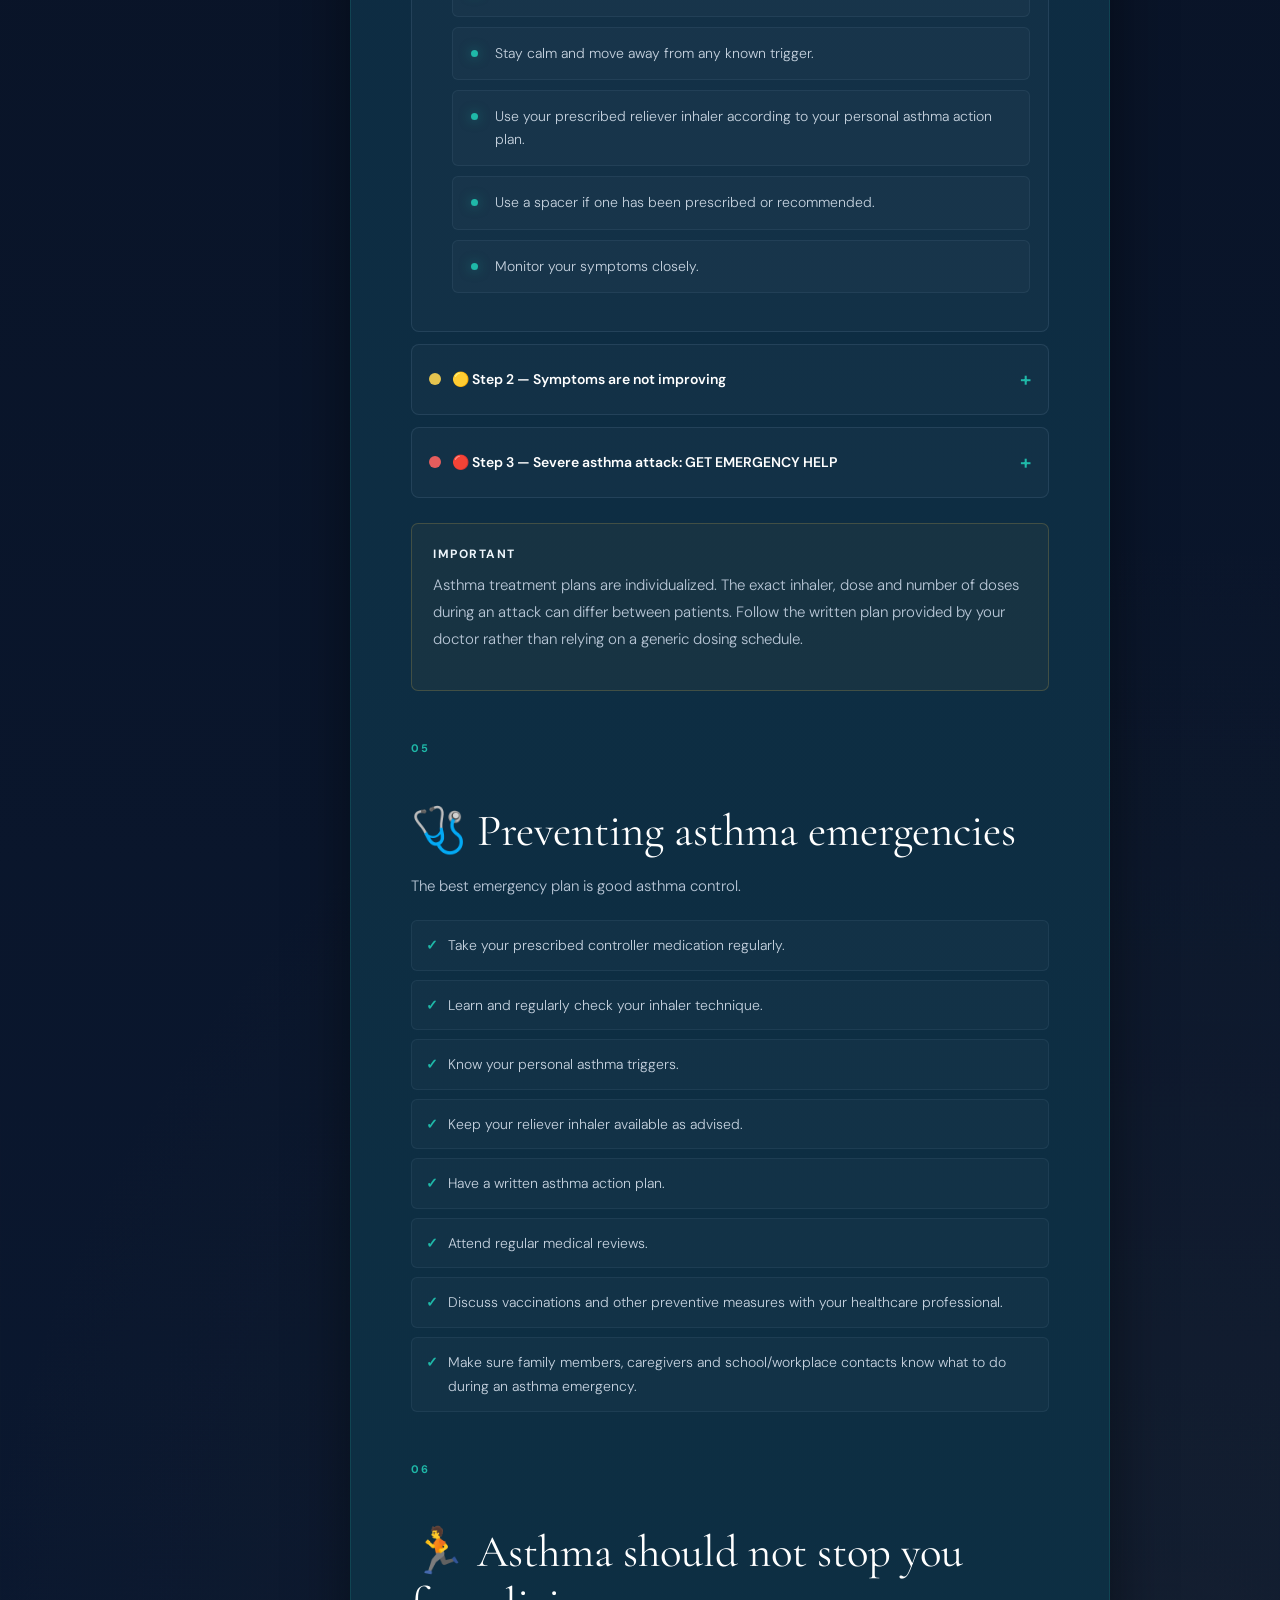
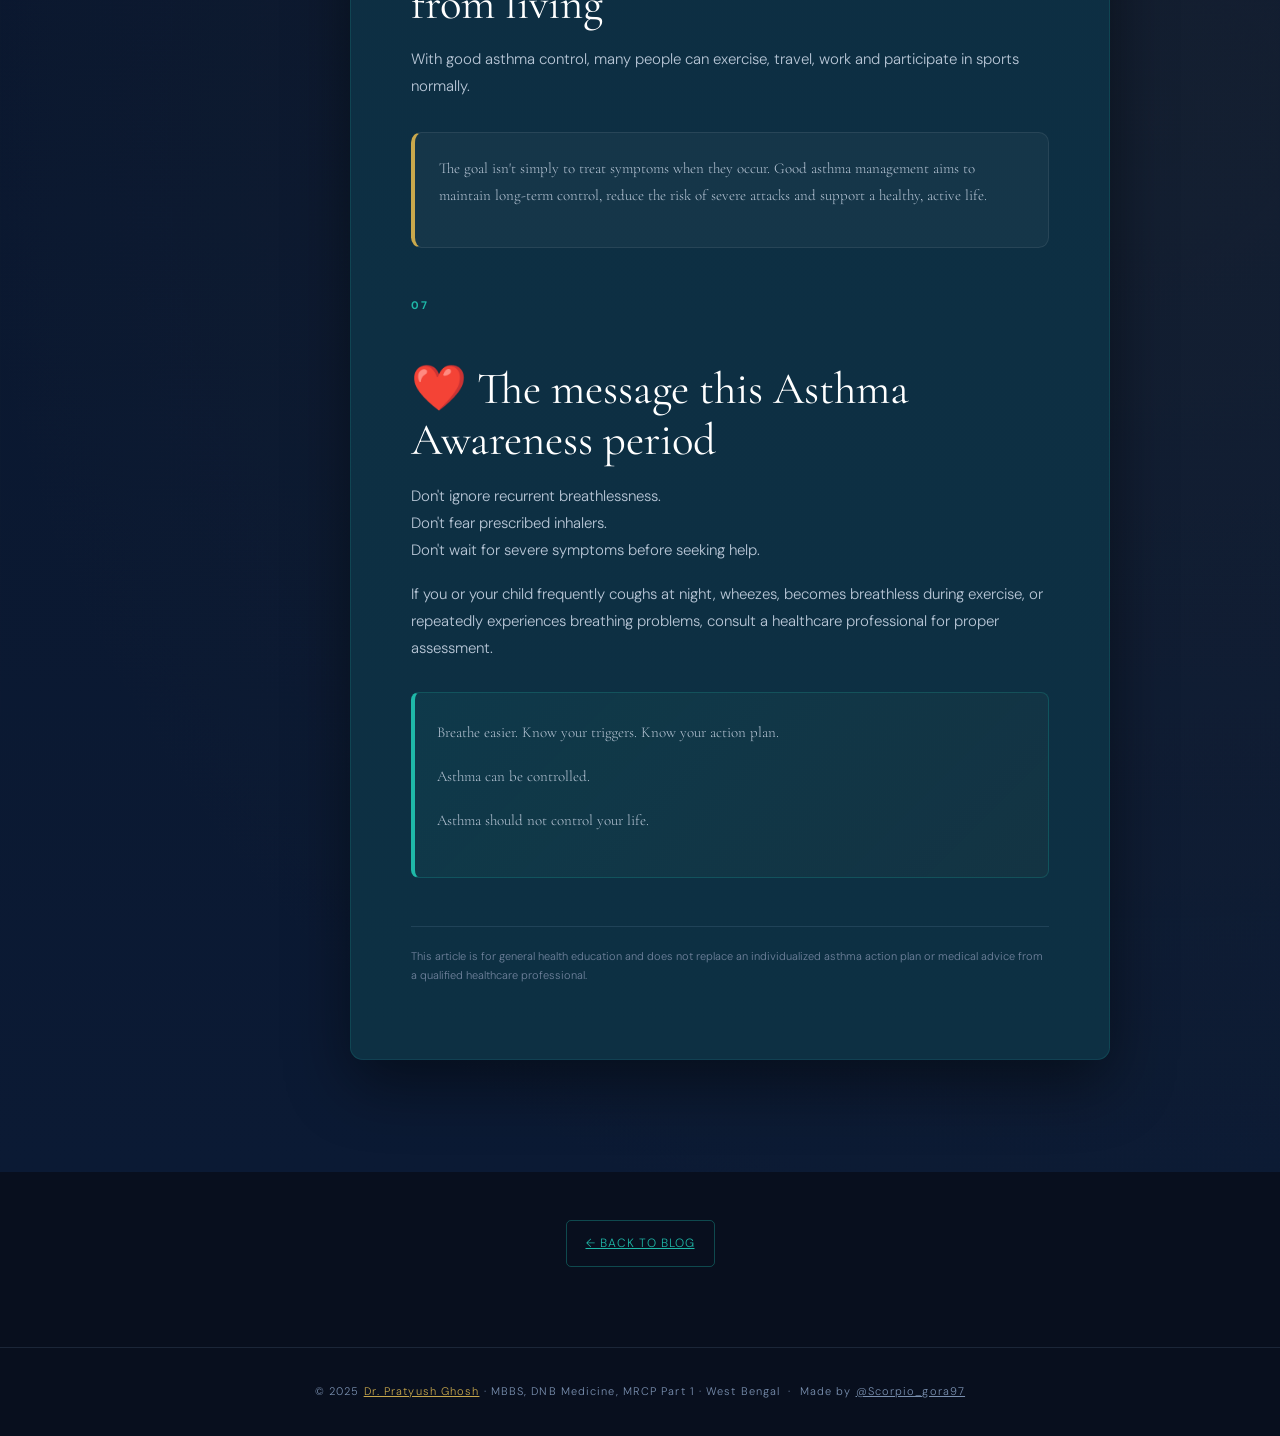
==== commit 55c40b1e: "Refactor HTML to use external styles and scripts Updated stylesheet and script references, removed i" ====
--- a/Asthma_Awareness_Breathe_Better_Live_Better.html
+++ b/Asthma_Awareness_Breathe_Better_Live_Better.html
@@ -11,56 +11,11 @@
 <link rel="preconnect" href="https://fonts.gstatic.com" crossorigin>
 <link href="https://fonts.googleapis.com/css2?family=Cormorant+Garamond:wght@500;600;700&family=DM+Sans:wght@400;500;600;700&display=swap" rel="stylesheet">
 
-<link rel="stylesheet" href="styles_for_blog.css">
-<script src="main_for_blog.js" defer></script>
-
-<style>
-/* ASTHMA PAGE — small page-specific layer over the shared blog CSS */
-.article .section { scroll-margin-top: 110px; }
-
-.trigger-grid { display:flex; flex-wrap:wrap; gap:9px; margin:20px 0; }
-.trigger-chip { padding:8px 13px; border:1px solid rgba(31,184,168,.22); border-radius:999px; background:rgba(31,184,168,.05); color:#cbd7e2; font-size:13px; transition:.25s; }
-.trigger-chip:hover { transform:translateY(-2px); border-color:var(--teal-l); color:#fff; }
-
-.myth-fact { display:grid; grid-template-columns:1fr 1fr; gap:12px; margin:22px 0; }
-.myth,.fact { padding:18px; border-radius:7px; }
-.myth { border:1px solid rgba(229,93,93,.2); background:rgba(229,93,93,.035); }
-.fact { border:1px solid rgba(31,184,168,.2); background:rgba(31,184,168,.045); }
-.myth strong,.fact strong { display:block; margin-bottom:7px; font-size:11px; letter-spacing:1.5px; text-transform:uppercase; }
-.myth strong { color:#ff8d8d; } .fact strong { color:var(--teal-l); }
-.myth p,.fact p { margin:0; }
-
-.emergency-plan { display:grid; gap:12px; margin:24px 0; }
-.emergency-step { border:1px solid rgba(139,171,205,.14); border-radius:8px; background:rgba(255,255,255,.025); overflow:hidden; }
-.emergency-step summary { display:flex; align-items:center; gap:11px; padding:17px; cursor:pointer; list-style:none; color:#fff; font-weight:600; font-size:14px; }
-.emergency-step summary::-webkit-details-marker { display:none; }
-.emergency-step summary::after { content:"+"; margin-left:auto; color:var(--teal-l); font-size:20px; }
-.emergency-step[open] summary::after { content:"−"; }
-.step-dot { width:12px; height:12px; flex:0 0 12px; border-radius:50%; }
-.step-green { background:#55c97a; } .step-yellow { background:#e5c44f; } .step-red { background:#e55d5d; }
-.step-content { padding:0 18px 18px 40px; }
-.step-content ul { margin-top:12px; }
-
-.emergency-banner { margin:20px 0 5px; padding:18px 19px; border:1px solid rgba(229,93,93,.3); border-left:4px solid #e55d5d; border-radius:7px; background:rgba(229,93,93,.055); }
-.emergency-banner strong { display:block; margin-bottom:6px; color:#ff8d8d; font-size:11px; letter-spacing:1.5px; text-transform:uppercase; }
-.emergency-banner p { margin:0; }
-
-.checklist { display:grid; gap:9px; margin:20px 0; }
-.check-item { display:flex; gap:10px; padding:12px 14px; border:1px solid rgba(139,171,205,.09); border-radius:6px; background:rgba(255,255,255,.025); color:#c6d2df; font-size:14px; }
-.check-item::before { content:"✓"; color:var(--teal-l); font-weight:700; }
-
-.closing-message { margin-top:30px; padding:26px 22px; border:1px solid rgba(31,184,168,.22); border-left:4px solid var(--teal-l); border-radius:8px; background:linear-gradient(135deg,rgba(31,184,168,.075),rgba(201,168,76,.035)); }
-.closing-message .final-line { margin:8px 0; color:#fff; font-family:"Cormorant Garamond",serif; font-size:27px; line-height:1.25; }
-.closing-message .accent { color:var(--teal-l); }
-
-@media(max-width:700px) {
-  .myth-fact { grid-template-columns:1fr; }
-  .step-content { padding-left:38px; }
-}
-</style>
+  <link rel="stylesheet" href="styles.css">
+  <script src="main.js" defer></script>
 </head>
 
-<body>
+<body class="article-page">
 <div id="progress-bar"></div>
 <canvas id="bg-canvas" aria-hidden="true"></canvas>
 
--- a/styles.css
+++ b/styles.css
@@ -0,0 +1,1900 @@
+/*
+=========================================================
+DR. PRATYUSH GHOSH BLOG — COMBINED MASTER STYLESHEET
+=========================================================
+- Blog-home CSS preserved
+- Previous article CSS preserved
+- National Nutrition Week visual system unified across
+  every article page
+=========================================================
+*/
+
+/* ORIGINAL ARTICLE/BLOG SHARED CSS */
+/* ════════════════════════════════════════
+   BLOG — MATCHING DR. PRATYUSH GHOSH WEBSITE
+════════════════════════════════════════ */
+:root {
+  --navy: #080f1e;
+  --deep: #0b1a34;
+  --panel: #0e2040;
+  --teal: #187a72;
+  --teal-l: #1fb8a8;
+  --teal-glow: rgba(31,184,168,.18);
+  --gold: #c9a84c;
+  --gold-dim: rgba(201,168,76,.12);
+  --text: #dde6f0;
+  --muted: #7a90b0;
+  --card: rgba(255,255,255,.035);
+  --border: rgba(255,255,255,.07);
+  --border-h: rgba(31,184,168,.35);
+  --shadow: 0 24px 64px rgba(0,0,0,.45);
+}
+
+*, *::before, *::after { box-sizing: border-box; margin: 0; padding: 0; }
+html { scroll-behavior: smooth; font-size: 16px; }
+
+body {
+  background: var(--navy);
+  color: var(--text);
+  font-family: "DM Sans", sans-serif;
+  font-weight: 300;
+  line-height: 1.75;
+  overflow-x: hidden;
+}
+
+a { color: inherit; }
+
+#progress-bar {
+  position: fixed; top: 0; left: 0; z-index: 9998;
+  width: 0; height: 2px;
+  background: linear-gradient(90deg,var(--teal),var(--gold));
+  box-shadow: 0 0 10px var(--teal-l);
+}
+
+#bg-canvas {
+  position: fixed; inset: 0; z-index: 0;
+  pointer-events: none; opacity: .5;
+}
+
+/* Navigation */
+nav {
+  position: fixed; top: 0; left: 0; right: 0; z-index: 500;
+  display: flex; justify-content: space-between; align-items: center;
+  padding: 1.3rem 4rem;
+  background: rgba(8,15,30,.5);
+  backdrop-filter: blur(22px) saturate(180%);
+  border-bottom: 1px solid var(--border);
+  transition: padding .35s, background .35s, box-shadow .35s;
+}
+
+nav.scrolled {
+  padding: .85rem 4rem;
+  background: rgba(8,15,30,.92);
+  box-shadow: 0 4px 30px rgba(0,0,0,.3);
+}
+
+.nav-logo {
+  font-family: "Cormorant Garamond", serif;
+  font-size: 1.12rem; font-style: italic;
+  color: var(--gold); letter-spacing: .03em;
+  text-decoration: none;
+}
+
+.nav-logo sup {
+  font: 400 .5rem "DM Sans",sans-serif;
+  letter-spacing: .2em; color: var(--teal-l);
+  margin-left: .4rem; vertical-align: super;
+}
+
+.nav-links { display: flex; gap: 2.5rem; list-style: none; }
+
+.nav-links a {
+  color: var(--muted); text-decoration: none;
+  font-size: .74rem; letter-spacing: .16em;
+  text-transform: uppercase; position: relative;
+  padding-bottom: .3rem; transition: color .3s;
+}
+
+.nav-links a::after {
+  content: ""; position: absolute; bottom: 0; left: 0; right: 0;
+  height: 1px; background: var(--teal-l);
+  transform: scaleX(0); transform-origin: left;
+  transition: transform .35s cubic-bezier(.77,0,.175,1);
+}
+
+.nav-links a:hover, .nav-links a.active { color: #fff; }
+.nav-links a:hover::after, .nav-links a.active::after { transform: scaleX(1); }
+
+.hamburger {
+  display: none; flex-direction: column; gap: 5px;
+  border: 0; background: none; cursor: pointer; padding: .4rem;
+}
+.hamburger span {
+  display: block; width: 22px; height: 1.5px;
+  background: var(--muted); transition: .35s ease;
+}
+
+/* Hero */
+.blog-hero {
+  position: relative; z-index: 1;
+  min-height: 78vh;
+  display: flex; align-items: center; justify-content: center;
+  padding: 10rem 4rem 8rem;
+  overflow: hidden; text-align: center;
+}
+
+.blog-hero-inner { width: min(850px,100%); position: relative; z-index: 2; }
+
+.hero-tag {
+  display: inline-flex; align-items: center; gap: .7rem;
+  background: rgba(31,184,168,.08);
+  border: 1px solid rgba(31,184,168,.25);
+  padding: .35rem 1.1rem; border-radius: 2rem;
+  font-size: .69rem; letter-spacing: .2em;
+  text-transform: uppercase; color: var(--teal-l);
+  margin-bottom: 1.6rem;
+}
+
+.blink-dot {
+  width: 7px; height: 7px; border-radius: 50%;
+  background: var(--teal-l); box-shadow: 0 0 7px var(--teal-l);
+  animation: blinkPulse 2s ease-in-out infinite;
+}
+
+@keyframes blinkPulse {
+  0%,100% { opacity:1; box-shadow:0 0 7px var(--teal-l); }
+  50% { opacity:.2; box-shadow:none; }
+}
+
+.blog-hero h1 {
+  font-family: "Cormorant Garamond",serif;
+  font-size: clamp(3.5rem,7vw,6.7rem);
+  font-weight: 300; line-height: .98; color: #fff;
+  letter-spacing: -.025em;
+}
+.blog-hero h1 em { color: var(--gold); font-weight: 300; }
+
+.hero-bio {
+  max-width: 650px; margin: 1.7rem auto 2.3rem;
+  color: #92a8c4; font-size: 1rem; line-height: 1.9;
+}
+
+.blob { position:absolute; border-radius:50%; pointer-events:none; filter:blur(60px); }
+.blob-1 {
+  width:650px; height:650px; right:-80px; top:-80px;
+  background:radial-gradient(circle,rgba(24,122,114,.16),transparent 70%);
+  animation:blobDrift 9s ease-in-out infinite alternate;
+}
+.blob-2 {
+  width:400px; height:400px; left:5%; bottom:5%;
+  background:radial-gradient(circle,rgba(201,168,76,.09),transparent 70%);
+  animation:blobDrift 12s ease-in-out infinite alternate-reverse;
+}
+@keyframes blobDrift {
+  from { transform:translate(0,0) scale(1); }
+  to { transform:translate(35px,25px) scale(1.1); }
+}
+
+.ecg-wrap {
+  position:absolute; bottom:2rem; left:0; right:0;
+  height:56px; overflow:hidden; opacity:.2; pointer-events:none;
+}
+.ecg-wrap svg { width:200%; height:100%; animation:ecgScroll 5s linear infinite; }
+@keyframes ecgScroll { to { transform:translateX(-50%); } }
+
+.btn {
+  display:inline-flex; align-items:center; gap:.55rem;
+  padding:.9rem 2rem; border-radius:.4rem;
+  font-size:.74rem; letter-spacing:.12em; text-transform:uppercase;
+  text-decoration:none; font-weight:400;
+  transition:all .38s cubic-bezier(.23,1,.32,1);
+}
+.btn-primary {
+  background:linear-gradient(135deg,var(--teal),#0d5e57);
+  color:#fff; border:1px solid rgba(31,184,168,.3);
+  box-shadow:0 4px 22px rgba(24,122,114,.28);
+}
+.btn-primary:hover {
+  transform:translateY(-3px);
+  box-shadow:0 12px 40px rgba(31,184,168,.45),0 0 0 1px var(--teal-l);
+}
+.btn-outline { border:1px solid var(--border); color:var(--text); }
+.btn-outline:hover {
+  transform:translateY(-3px); border-color:var(--border-h);
+  background:rgba(31,184,168,.06);
+}
+
+.divider {
+  position:relative; z-index:1; width:100%; height:1px;
+  background:linear-gradient(90deg,transparent,var(--border) 20%,var(--border) 80%,transparent);
+}
+
+/* Articles */
+.section-wrap {
+  position:relative; z-index:1;
+  width:min(1140px,calc(100% - 8rem));
+  margin:0 auto; padding:7rem 0;
+}
+
+.section-eyebrow {
+  display:flex; align-items:center; gap:.8rem;
+  font-size:.67rem; letter-spacing:.28em;
+  text-transform:uppercase; color:var(--teal-l); margin-bottom:.9rem;
+}
+.section-eyebrow::before { content:""; width:28px; height:1px; background:var(--teal-l); }
+
+.articles-heading {
+  display:flex; justify-content:space-between; align-items:flex-start; gap:2rem;
+}
+.section-title {
+  font-family:"Cormorant Garamond",serif;
+  font-size:clamp(2.4rem,4vw,3.4rem);
+  font-weight:300; color:#fff; line-height:1.12; margin-bottom:3.5rem;
+}
+.article-count {
+  margin-top:.7rem; color:var(--muted);
+  font-size:.7rem; letter-spacing:.14em; text-transform:uppercase;
+}
+
+.blog-grid {
+  display:grid; grid-template-columns:repeat(2,minmax(0,1fr)); gap:1.6rem;
+}
+
+.blog-card {
+  background:var(--card); border:1px solid var(--border);
+  border-radius:.9rem; overflow:hidden;
+  transition:transform .4s cubic-bezier(.23,1,.32,1), border-color .35s, box-shadow .4s;
+}
+.blog-card:hover {
+  transform:translateY(-7px); border-color:rgba(31,184,168,.2);
+  box-shadow:0 22px 55px rgba(0,0,0,.35),0 0 0 1px rgba(31,184,168,.06);
+}
+
+.blog-cover {
+  min-height:290px; position:relative; overflow:hidden;
+  display:flex; align-items:center; justify-content:center;
+  text-decoration:none;
+  background:
+    radial-gradient(circle at 30% 25%,rgba(31,184,168,.18),transparent 35%),
+    radial-gradient(circle at 75% 80%,rgba(201,168,76,.12),transparent 38%),
+    linear-gradient(145deg,var(--panel),var(--deep));
+}
+.blog-cover::after {
+  content:""; position:absolute; inset:0;
+  background:linear-gradient(180deg,transparent 45%,rgba(8,15,30,.72));
+}
+.cover-mark {
+  font-family:"Cormorant Garamond",serif; font-style:italic;
+  font-size:10rem; line-height:1; color:rgba(201,168,76,.14);
+  transition:transform .5s ease,color .5s ease;
+}
+.blog-card:hover .cover-mark { transform:scale(1.07) rotate(-2deg); color:rgba(201,168,76,.2); }
+
+.cover-number {
+  position:absolute; z-index:2; top:1.4rem; right:1.5rem;
+  color:rgba(255,255,255,.18); font-family:"Cormorant Garamond",serif;
+  font-size:1.5rem;
+}
+.category {
+  position:absolute; z-index:2; left:1.5rem; bottom:1.4rem;
+  color:var(--teal-l); font-size:.67rem; letter-spacing:.18em; text-transform:uppercase;
+}
+
+.blog-card-body { padding:2rem; }
+.blog-meta {
+  display:flex; gap:.6rem; color:var(--muted);
+  font-size:.68rem; letter-spacing:.08em; text-transform:uppercase;
+}
+.meta-dot { color:var(--gold); }
+
+.blog-card h3 {
+  margin:.9rem 0 .9rem;
+  font-family:"Cormorant Garamond",serif;
+  font-size:1.7rem; font-weight:400; line-height:1.2; color:#fff;
+}
+.blog-card h3 a { color:inherit; text-decoration:none; transition:color .25s; }
+.blog-card h3 a:hover { color:var(--gold); }
+.blog-card p { color:var(--muted); font-size:.9rem; line-height:1.85; }
+
+.read-link {
+  display:inline-flex; align-items:center; gap:.65rem;
+  margin-top:1.5rem; color:var(--teal-l); text-decoration:none;
+  font-size:.7rem; letter-spacing:.15em; text-transform:uppercase;
+}
+.read-link span { color:var(--gold); transition:transform .3s; }
+.read-link:hover span { transform:translateX(5px); }
+
+/* Bottom CTA */
+.blog-cta {
+  position:relative; z-index:1; overflow:hidden;
+  text-align:center; padding:7rem 4rem;
+  border-top:1px solid var(--border); border-bottom:1px solid var(--border);
+  background:linear-gradient(180deg,transparent,var(--panel) 45%,transparent);
+}
+.cta-content { position:relative; z-index:2; }
+.cta-glow {
+  position:absolute; left:50%; top:50%; transform:translate(-50%,-50%);
+  width:700px; height:500px; border-radius:50%;
+  background:radial-gradient(circle,rgba(24,122,114,.08),transparent 65%);
+}
+.section-eyebrow.centered { justify-content:center; }
+.blog-cta h2 {
+  font-family:"Cormorant Garamond",serif;
+  font-size:clamp(2.4rem,4vw,3.5rem); font-weight:300; line-height:1.1; color:#fff;
+}
+.blog-cta h2 em { color:var(--gold); }
+.blog-cta p { color:var(--muted); margin:1rem 0 2.2rem; font-size:.9rem; }
+
+footer {
+  position:relative; z-index:1; text-align:center; padding:2rem;
+  font-size:.7rem; color:var(--muted); letter-spacing:.1em;
+}
+.gold { color:var(--gold); }
+
+.reveal {
+  opacity:0; transform:translateY(28px);
+  transition:opacity .7s ease, transform .7s ease;
+}
+.reveal.visible { opacity:1; transform:none; }
+
+.back-to-top {
+  position:fixed; z-index:450; right:1.5rem; bottom:1.5rem;
+  width:42px; height:42px; border-radius:50%;
+  border:1px solid var(--border); background:rgba(14,32,64,.88);
+  color:var(--teal-l); backdrop-filter:blur(10px); cursor:pointer;
+  opacity:0; pointer-events:none; transform:translateY(10px);
+  transition:.3s ease;
+}
+.back-to-top.visible { opacity:1; pointer-events:auto; transform:none; }
+.back-to-top:hover { border-color:var(--border-h); transform:translateY(-3px); }
+
+/* Responsive */
+@media (max-width:900px) {
+  nav { padding:1.1rem 1.8rem; }
+  nav.scrolled { padding:.9rem 1.8rem; }
+
+  .nav-links {
+    position:fixed; top:0; right:-100%; bottom:0; width:280px;
+    background:var(--panel); border-left:1px solid var(--border);
+    flex-direction:column; justify-content:center; align-items:flex-start;
+    gap:2rem; padding:3rem 2.5rem;
+    transition:right .45s cubic-bezier(.77,0,.175,1);
+    box-shadow:-10px 0 40px rgba(0,0,0,.4);
+  }
+  .nav-links.open { right:0; }
+  .nav-links a { font-size:1rem; letter-spacing:.1em; }
+  .hamburger { display:flex; position:relative; z-index:501; }
+
+  .blog-hero { padding:9rem 1.8rem 7rem; min-height:72vh; }
+  .section-wrap { width:calc(100% - 3.6rem); padding:5rem 0; }
+  .blog-grid { grid-template-columns:1fr; }
+  .blog-cta { padding:5rem 1.8rem; }
+}
+
+@media (max-width:600px) {
+  nav { padding:1rem 1.2rem; }
+  .nav-logo { font-size:1rem; }
+  .blog-hero { padding:8rem 1.2rem 6rem; }
+  .blog-hero h1 { font-size:3.5rem; }
+  .ecg-wrap { display:none; }
+  .section-wrap { width:calc(100% - 2.4rem); padding:4rem 0; }
+  .articles-heading { display:block; }
+  .article-count { display:block; margin:-2.7rem 0 2.4rem; }
+  .blog-cover { min-height:220px; }
+  .blog-card-body { padding:1.5rem; }
+  .blog-cta { padding:4rem 1.2rem; }
+}
+
+@media (prefers-reduced-motion:reduce) {
+  html { scroll-behavior:auto; }
+  *,*::before,*::after { animation:none!important; transition:none!important; }
+  .reveal { opacity:1; transform:none; }
+}
+
+
+/* =========================================================
+   ARTICLE PAGE
+   Added to the user's existing global stylesheet.
+   ========================================================= */
+
+.site-header {
+  position: relative;
+  z-index: 500;
+}
+
+.article-hero {
+  position: relative;
+  z-index: 1;
+  min-height: 62vh;
+  display: flex;
+  align-items: center;
+  padding: 9rem 4rem 5rem;
+  overflow: hidden;
+  background:
+    radial-gradient(circle at 75% 25%, rgba(31,184,168,.10), transparent 35%),
+    linear-gradient(145deg, var(--navy), var(--deep));
+  color: #fff;
+}
+
+.article-hero-inner {
+  width: min(920px, 100%);
+  margin: 0 auto;
+}
+
+.article-hero .hero-tag {
+  display: inline-block;
+  margin-bottom: 1.5rem;
+  padding: .4rem 1rem;
+  border: 1px solid rgba(31,184,168,.28);
+  border-radius: 999px;
+  background: rgba(31,184,168,.07);
+  color: var(--teal-l);
+  font-size: .68rem;
+  font-weight: 500;
+  letter-spacing: .18em;
+  text-transform: uppercase;
+}
+
+.article-hero h1 {
+  max-width: 900px;
+  margin: 0;
+  font-family: "Cormorant Garamond", serif;
+  font-size: clamp(3rem, 6.5vw, 6rem);
+  font-weight: 300;
+  line-height: 1.02;
+  letter-spacing: -.025em;
+  color: #fff;
+}
+
+.article-hero .lead {
+  max-width: 760px;
+  margin: 1.7rem 0 0;
+  padding-left: 1.2rem;
+  border-left: 3px solid var(--teal-l);
+  color: #aebfd2;
+  font-size: 1rem;
+  line-height: 1.85;
+}
+
+.article-hero .ecg-wrap {
+  position: relative;
+  left: auto;
+  right: auto;
+  bottom: auto;
+  max-width: 920px;
+  height: 46px;
+  margin: 2.5rem auto 0;
+  opacity: .65;
+  overflow: hidden;
+}
+
+.article-hero .ecg {
+  width: 100%;
+  height: 46px;
+}
+
+.article-hero .ecg polyline {
+  fill: none;
+  stroke: var(--teal-l);
+  stroke-width: 2;
+  vector-effect: non-scaling-stroke;
+}
+
+#article-body {
+  position: relative;
+  z-index: 1;
+  padding: 5rem 1.25rem 7rem;
+  background:
+    radial-gradient(circle at 10% 15%, rgba(31,184,168,.07), transparent 28%),
+    radial-gradient(circle at 90% 80%, rgba(201,168,76,.05), transparent 28%),
+    linear-gradient(180deg, var(--navy) 0%, var(--deep) 100%);
+}
+
+#article-body article {
+  width: min(850px, 100%);
+  margin: 0 auto;
+  padding: 3.5rem 3.75rem;
+  background: linear-gradient(180deg, #0e2942 0%, #0d3043 100%);
+  border: 1px solid rgba(31,184,168,.16);
+  border-radius: .8rem;
+  box-shadow: var(--shadow);
+  color: var(--text);
+}
+
+#article-body article p {
+  margin: 0 0 1.5rem;
+  color: #d6e0eb;
+  font-size: .96rem;
+  line-height: 1.9;
+}
+
+#article-body article h2 {
+  margin: 3rem 0 1rem;
+  font-family: "Cormorant Garamond", serif;
+  font-size: clamp(2rem, 4vw, 2.8rem);
+  font-weight: 400;
+  line-height: 1.15;
+  color: #fff;
+}
+
+#article-body article ul {
+  margin: 0 0 1.8rem 1.4rem;
+  padding: 0;
+}
+
+#article-body article li {
+  margin-bottom: .55rem;
+  color: #c9d6e3;
+  line-height: 1.75;
+}
+
+#article-body article strong {
+  color: #fff;
+}
+
+#article-body .intro {
+  margin-bottom: 2rem;
+  font-family: "Cormorant Garamond", serif;
+  font-size: 1.45rem;
+  line-height: 1.6;
+  color: #e5edf5;
+}
+
+#article-body .highlight,
+#article-body .info-card,
+#article-body .action-item {
+  background: rgba(255,255,255,.035);
+  border: 1px solid rgba(255,255,255,.08);
+  border-radius: .65rem;
+}
+
+#article-body .highlight {
+  margin: 2rem 0;
+  padding: 1.35rem 1.5rem;
+  border-left: 4px solid var(--gold);
+}
+
+#article-body .highlight-label {
+  display: block;
+  margin-bottom: .45rem;
+  color: var(--teal-l);
+  font-size: .7rem;
+  font-weight: 600;
+  letter-spacing: .14em;
+  text-transform: uppercase;
+}
+
+#article-body .info-grid {
+  display: grid;
+  grid-template-columns: repeat(2, minmax(0, 1fr));
+  gap: 1rem;
+  margin: 1.8rem 0 2rem;
+}
+
+#article-body .info-card {
+  padding: 1.4rem;
+  border-top: 3px solid var(--teal);
+}
+
+#article-body .info-number {
+  display: block;
+  margin-bottom: .35rem;
+  color: var(--gold);
+  font-size: .75rem;
+  font-weight: 600;
+  letter-spacing: .08em;
+}
+
+#article-body .info-card h3,
+#article-body .action-item h3 {
+  margin: 0 0 .5rem;
+  font-family: "Cormorant Garamond", serif;
+  font-size: 1.35rem;
+  font-weight: 400;
+  color: #fff;
+}
+
+#article-body .action-list {
+  display: grid;
+  gap: .9rem;
+  margin: 1.8rem 0;
+}
+
+#article-body .action-item {
+  padding: 1.25rem 1.4rem;
+}
+
+#article-body .action-item p {
+  margin-bottom: 0;
+}
+
+#article-body .closing {
+  margin-top: 3rem;
+  padding: 1.8rem 1.8rem 1.5rem;
+  background: linear-gradient(135deg, #e8f4f5, #d9edf0);
+  border-left: 5px solid var(--teal);
+  border-radius: .65rem;
+}
+
+#article-body .closing h2 {
+  margin-top: 0;
+  color: var(--navy);
+}
+
+#article-body .closing p {
+  color: #173b4d;
+}
+
+#article-body .closing .question {
+  color: #176b78;
+  font-weight: 600;
+}
+
+#article-body .closing p:last-child {
+  color: #173b4d;
+  font-weight: 500;
+}
+
+.site-footer {
+  position: relative;
+  z-index: 1;
+  text-align: center;
+  padding: 2rem;
+  background: var(--navy);
+  border-top: 1px solid var(--border);
+  color: var(--muted);
+  font-size: .7rem;
+  letter-spacing: .06em;
+}
+
+.site-footer .gold {
+  color: var(--gold);
+}
+
+.site-footer .gold a {
+  color: inherit;
+  text-decoration: none;
+}
+
+.site-footer .gold a:hover {
+  color: var(--gold-l);
+}
+
+.site-footer .footer-insta {
+  color: var(--teal-l);
+  text-decoration: none;
+}
+
+.site-footer .footer-insta:hover {
+  color: var(--gold-l);
+}
+
+@media (max-width: 900px) {
+  .article-hero {
+    padding: 8rem 1.8rem 4.5rem;
+  }
+
+  #article-body {
+    padding: 4rem 1.8rem 5rem;
+  }
+
+  #article-body article {
+    padding: 2.5rem 2rem;
+  }
+}
+
+@media (max-width: 600px) {
+  .article-hero {
+    padding: 7rem 1.2rem 3.5rem;
+    min-height: auto;
+  }
+
+  .article-hero h1 {
+    font-size: 3.3rem;
+  }
+
+  #article-body {
+    padding: 2.5rem 1.2rem 4rem;
+  }
+
+  #article-body article {
+    padding: 2rem 1.2rem;
+    border-radius: .6rem;
+  }
+
+  #article-body article p {
+    font-size: .92rem;
+  }
+
+  #article-body .info-grid {
+    grid-template-columns: 1fr;
+  }
+}
+
+
+
+/* ORIGINAL BLOG HOME CSS */
+/* ════════════════════════════════════════
+   BLOG — MATCHING DR. PRATYUSH GHOSH WEBSITE
+════════════════════════════════════════ */
+:root {
+  --navy: #080f1e;
+  --deep: #0b1a34;
+  --panel: #0e2040;
+  --teal: #187a72;
+  --teal-l: #1fb8a8;
+  --teal-glow: rgba(31,184,168,.18);
+  --gold: #c9a84c;
+  --gold-dim: rgba(201,168,76,.12);
+  --text: #dde6f0;
+  --muted: #7a90b0;
+  --card: rgba(255,255,255,.035);
+  --border: rgba(255,255,255,.07);
+  --border-h: rgba(31,184,168,.35);
+  --shadow: 0 24px 64px rgba(0,0,0,.45);
+}
+
+*, *::before, *::after { box-sizing: border-box; margin: 0; padding: 0; }
+html { scroll-behavior: smooth; font-size: 16px; }
+
+body {
+  background: var(--navy);
+  color: var(--text);
+  font-family: "DM Sans", sans-serif;
+  font-weight: 300;
+  line-height: 1.75;
+  overflow-x: hidden;
+}
+
+a { color: inherit; }
+
+#progress-bar {
+  position: fixed; top: 0; left: 0; z-index: 9998;
+  width: 0; height: 2px;
+  background: linear-gradient(90deg,var(--teal),var(--gold));
+  box-shadow: 0 0 10px var(--teal-l);
+}
+
+#bg-canvas {
+  position: fixed; inset: 0; z-index: 0;
+  pointer-events: none; opacity: .5;
+}
+
+/* Navigation */
+nav {
+  position: fixed; top: 0; left: 0; right: 0; z-index: 500;
+  display: flex; justify-content: space-between; align-items: center;
+  padding: 1.3rem 4rem;
+  background: rgba(8,15,30,.5);
+  backdrop-filter: blur(22px) saturate(180%);
+  border-bottom: 1px solid var(--border);
+  transition: padding .35s, background .35s, box-shadow .35s;
+}
+
+nav.scrolled {
+  padding: .85rem 4rem;
+  background: rgba(8,15,30,.92);
+  box-shadow: 0 4px 30px rgba(0,0,0,.3);
+}
+
+.nav-logo {
+  font-family: "Cormorant Garamond", serif;
+  font-size: 1.12rem; font-style: italic;
+  color: var(--gold); letter-spacing: .03em;
+  text-decoration: none;
+}
+
+.nav-logo sup {
+  font: 400 .5rem "DM Sans",sans-serif;
+  letter-spacing: .2em; color: var(--teal-l);
+  margin-left: .4rem; vertical-align: super;
+}
+
+.nav-links { display: flex; gap: 2.5rem; list-style: none; }
+
+.nav-links a {
+  color: var(--muted); text-decoration: none;
+  font-size: .74rem; letter-spacing: .16em;
+  text-transform: uppercase; position: relative;
+  padding-bottom: .3rem; transition: color .3s;
+}
+
+.nav-links a::after {
+  content: ""; position: absolute; bottom: 0; left: 0; right: 0;
+  height: 1px; background: var(--teal-l);
+  transform: scaleX(0); transform-origin: left;
+  transition: transform .35s cubic-bezier(.77,0,.175,1);
+}
+
+.nav-links a:hover, .nav-links a.active { color: #fff; }
+.nav-links a:hover::after, .nav-links a.active::after { transform: scaleX(1); }
+
+.hamburger {
+  display: none; flex-direction: column; gap: 5px;
+  border: 0; background: none; cursor: pointer; padding: .4rem;
+}
+.hamburger span {
+  display: block; width: 22px; height: 1.5px;
+  background: var(--muted); transition: .35s ease;
+}
+
+/* Hero */
+.blog-hero {
+  position: relative; z-index: 1;
+  min-height: 78vh;
+  display: flex; align-items: center; justify-content: center;
+  padding: 10rem 4rem 8rem;
+  overflow: hidden; text-align: center;
+}
+
+.blog-hero-inner { width: min(850px,100%); position: relative; z-index: 2; }
+
+.hero-tag {
+  display: inline-flex; align-items: center; gap: .7rem;
+  background: rgba(31,184,168,.08);
+  border: 1px solid rgba(31,184,168,.25);
+  padding: .35rem 1.1rem; border-radius: 2rem;
+  font-size: .69rem; letter-spacing: .2em;
+  text-transform: uppercase; color: var(--teal-l);
+  margin-bottom: 1.6rem;
+}
+
+.blink-dot {
+  width: 7px; height: 7px; border-radius: 50%;
+  background: var(--teal-l); box-shadow: 0 0 7px var(--teal-l);
+  animation: blinkPulse 2s ease-in-out infinite;
+}
+
+@keyframes blinkPulse {
+  0%,100% { opacity:1; box-shadow:0 0 7px var(--teal-l); }
+  50% { opacity:.2; box-shadow:none; }
+}
+
+.blog-hero h1 {
+  font-family: "Cormorant Garamond",serif;
+  font-size: clamp(3.5rem,7vw,6.7rem);
+  font-weight: 300; line-height: .98; color: #fff;
+  letter-spacing: -.025em;
+}
+.blog-hero h1 em { color: var(--gold); font-weight: 300; }
+
+.hero-bio {
+  max-width: 650px; margin: 1.7rem auto 2.3rem;
+  color: #92a8c4; font-size: 1rem; line-height: 1.9;
+}
+
+.blob { position:absolute; border-radius:50%; pointer-events:none; filter:blur(60px); }
+.blob-1 {
+  width:650px; height:650px; right:-80px; top:-80px;
+  background:radial-gradient(circle,rgba(24,122,114,.16),transparent 70%);
+  animation:blobDrift 9s ease-in-out infinite alternate;
+}
+.blob-2 {
+  width:400px; height:400px; left:5%; bottom:5%;
+  background:radial-gradient(circle,rgba(201,168,76,.09),transparent 70%);
+  animation:blobDrift 12s ease-in-out infinite alternate-reverse;
+}
+@keyframes blobDrift {
+  from { transform:translate(0,0) scale(1); }
+  to { transform:translate(35px,25px) scale(1.1); }
+}
+
+.ecg-wrap {
+  position:absolute; bottom:2rem; left:0; right:0;
+  height:56px; overflow:hidden; opacity:.2; pointer-events:none;
+}
+.ecg-wrap svg { width:200%; height:100%; animation:ecgScroll 5s linear infinite; }
+@keyframes ecgScroll { to { transform:translateX(-50%); } }
+
+.btn {
+  display:inline-flex; align-items:center; gap:.55rem;
+  padding:.9rem 2rem; border-radius:.4rem;
+  font-size:.74rem; letter-spacing:.12em; text-transform:uppercase;
+  text-decoration:none; font-weight:400;
+  transition:all .38s cubic-bezier(.23,1,.32,1);
+}
+.btn-primary {
+  background:linear-gradient(135deg,var(--teal),#0d5e57);
+  color:#fff; border:1px solid rgba(31,184,168,.3);
+  box-shadow:0 4px 22px rgba(24,122,114,.28);
+}
+.btn-primary:hover {
+  transform:translateY(-3px);
+  box-shadow:0 12px 40px rgba(31,184,168,.45),0 0 0 1px var(--teal-l);
+}
+.btn-outline { border:1px solid var(--border); color:var(--text); }
+.btn-outline:hover {
+  transform:translateY(-3px); border-color:var(--border-h);
+  background:rgba(31,184,168,.06);
+}
+
+.divider {
+  position:relative; z-index:1; width:100%; height:1px;
+  background:linear-gradient(90deg,transparent,var(--border) 20%,var(--border) 80%,transparent);
+}
+
+/* Articles */
+.section-wrap {
+  position:relative; z-index:1;
+  width:min(1140px,calc(100% - 8rem));
+  margin:0 auto; padding:7rem 0;
+}
+
+.section-eyebrow {
+  display:flex; align-items:center; gap:.8rem;
+  font-size:.67rem; letter-spacing:.28em;
+  text-transform:uppercase; color:var(--teal-l); margin-bottom:.9rem;
+}
+.section-eyebrow::before { content:""; width:28px; height:1px; background:var(--teal-l); }
+
+.articles-heading {
+  display:flex; justify-content:space-between; align-items:flex-start; gap:2rem;
+}
+.section-title {
+  font-family:"Cormorant Garamond",serif;
+  font-size:clamp(2.4rem,4vw,3.4rem);
+  font-weight:300; color:#fff; line-height:1.12; margin-bottom:3.5rem;
+}
+.article-count {
+  margin-top:.7rem; color:var(--muted);
+  font-size:.7rem; letter-spacing:.14em; text-transform:uppercase;
+}
+
+.blog-grid {
+  display:grid; grid-template-columns:repeat(2,minmax(0,1fr)); gap:1.6rem;
+}
+
+.blog-card {
+  background:var(--card); border:1px solid var(--border);
+  border-radius:.9rem; overflow:hidden;
+  transition:transform .4s cubic-bezier(.23,1,.32,1), border-color .35s, box-shadow .4s;
+}
+.blog-card:hover {
+  transform:translateY(-7px); border-color:rgba(31,184,168,.2);
+  box-shadow:0 22px 55px rgba(0,0,0,.35),0 0 0 1px rgba(31,184,168,.06);
+}
+
+.blog-cover {
+  min-height:290px; position:relative; overflow:hidden;
+  display:flex; align-items:center; justify-content:center;
+  text-decoration:none;
+  background:
+    radial-gradient(circle at 30% 25%,rgba(31,184,168,.18),transparent 35%),
+    radial-gradient(circle at 75% 80%,rgba(201,168,76,.12),transparent 38%),
+    linear-gradient(145deg,var(--panel),var(--deep));
+}
+.blog-cover::after {
+  content:""; position:absolute; inset:0;
+  background:linear-gradient(180deg,transparent 45%,rgba(8,15,30,.72));
+}
+.cover-mark {
+  font-family:"Cormorant Garamond",serif; font-style:italic;
+  font-size:10rem; line-height:1; color:rgba(201,168,76,.14);
+  transition:transform .5s ease,color .5s ease;
+}
+.blog-card:hover .cover-mark { transform:scale(1.07) rotate(-2deg); color:rgba(201,168,76,.2); }
+
+.cover-number {
+  position:absolute; z-index:2; top:1.4rem; right:1.5rem;
+  color:rgba(255,255,255,.18); font-family:"Cormorant Garamond",serif;
+  font-size:1.5rem;
+}
+.category {
+  position:absolute; z-index:2; left:1.5rem; bottom:1.4rem;
+  color:var(--teal-l); font-size:.67rem; letter-spacing:.18em; text-transform:uppercase;
+}
+
+.blog-card-body { padding:2rem; }
+.blog-meta {
+  display:flex; gap:.6rem; color:var(--muted);
+  font-size:.68rem; letter-spacing:.08em; text-transform:uppercase;
+}
+.meta-dot { color:var(--gold); }
+
+.blog-card h3 {
+  margin:.9rem 0 .9rem;
+  font-family:"Cormorant Garamond",serif;
+  font-size:1.7rem; font-weight:400; line-height:1.2; color:#fff;
+}
+.blog-card h3 a { color:inherit; text-decoration:none; transition:color .25s; }
+.blog-card h3 a:hover { color:var(--gold); }
+.blog-card p { color:var(--muted); font-size:.9rem; line-height:1.85; }
+
+.read-link {
+  display:inline-flex; align-items:center; gap:.65rem;
+  margin-top:1.5rem; color:var(--teal-l); text-decoration:none;
+  font-size:.7rem; letter-spacing:.15em; text-transform:uppercase;
+}
+.read-link span { color:var(--gold); transition:transform .3s; }
+.read-link:hover span { transform:translateX(5px); }
+
+/* Bottom CTA */
+.blog-cta {
+  position:relative; z-index:1; overflow:hidden;
+  text-align:center; padding:7rem 4rem;
+  border-top:1px solid var(--border); border-bottom:1px solid var(--border);
+  background:linear-gradient(180deg,transparent,var(--panel) 45%,transparent);
+}
+.cta-content { position:relative; z-index:2; }
+.cta-glow {
+  position:absolute; left:50%; top:50%; transform:translate(-50%,-50%);
+  width:700px; height:500px; border-radius:50%;
+  background:radial-gradient(circle,rgba(24,122,114,.08),transparent 65%);
+}
+.section-eyebrow.centered { justify-content:center; }
+.blog-cta h2 {
+  font-family:"Cormorant Garamond",serif;
+  font-size:clamp(2.4rem,4vw,3.5rem); font-weight:300; line-height:1.1; color:#fff;
+}
+.blog-cta h2 em { color:var(--gold); }
+.blog-cta p { color:var(--muted); margin:1rem 0 2.2rem; font-size:.9rem; }
+
+footer {
+  position:relative; z-index:1; text-align:center; padding:2rem;
+  font-size:.7rem; color:var(--muted); letter-spacing:.1em;
+}
+.gold { color:var(--gold); }
+
+.reveal {
+  opacity:0; transform:translateY(28px);
+  transition:opacity .7s ease, transform .7s ease;
+}
+.reveal.visible { opacity:1; transform:none; }
+
+.back-to-top {
+  position:fixed; z-index:450; right:1.5rem; bottom:1.5rem;
+  width:42px; height:42px; border-radius:50%;
+  border:1px solid var(--border); background:rgba(14,32,64,.88);
+  color:var(--teal-l); backdrop-filter:blur(10px); cursor:pointer;
+  opacity:0; pointer-events:none; transform:translateY(10px);
+  transition:.3s ease;
+}
+.back-to-top.visible { opacity:1; pointer-events:auto; transform:none; }
+.back-to-top:hover { border-color:var(--border-h); transform:translateY(-3px); }
+
+/* Responsive */
+@media (max-width:900px) {
+  nav { padding:1.1rem 1.8rem; }
+  nav.scrolled { padding:.9rem 1.8rem; }
+
+  .nav-links {
+    position:fixed; top:0; right:-100%; bottom:0; width:280px;
+    background:var(--panel); border-left:1px solid var(--border);
+    flex-direction:column; justify-content:center; align-items:flex-start;
+    gap:2rem; padding:3rem 2.5rem;
+    transition:right .45s cubic-bezier(.77,0,.175,1);
+    box-shadow:-10px 0 40px rgba(0,0,0,.4);
+  }
+  .nav-links.open { right:0; }
+  .nav-links a { font-size:1rem; letter-spacing:.1em; }
+  .hamburger { display:flex; position:relative; z-index:501; }
+
+  .blog-hero { padding:9rem 1.8rem 7rem; min-height:72vh; }
+  .section-wrap { width:calc(100% - 3.6rem); padding:5rem 0; }
+  .blog-grid { grid-template-columns:1fr; }
+  .blog-cta { padding:5rem 1.8rem; }
+}
+
+@media (max-width:600px) {
+  nav { padding:1rem 1.2rem; }
+  .nav-logo { font-size:1rem; }
+  .blog-hero { padding:8rem 1.2rem 6rem; }
+  .blog-hero h1 { font-size:3.5rem; }
+  .ecg-wrap { display:none; }
+  .section-wrap { width:calc(100% - 2.4rem); padding:4rem 0; }
+  .articles-heading { display:block; }
+  .article-count { display:block; margin:-2.7rem 0 2.4rem; }
+  .blog-cover { min-height:220px; }
+  .blog-card-body { padding:1.5rem; }
+  .blog-cta { padding:4rem 1.2rem; }
+}
+
+@media (prefers-reduced-motion:reduce) {
+  html { scroll-behavior:auto; }
+  *,*::before,*::after { animation:none!important; transition:none!important; }
+  .reveal { opacity:1; transform:none; }
+}
+
+
+/* =========================================================
+   UNIVERSAL ARTICLE VISUAL SYSTEM
+   National Nutrition Week is the design reference.
+   ========================================================= */
+
+.article-page{
+  --article-navy:#080f1e;
+  --article-deep:#0b1a34;
+  --article-panel:#0e2040;
+  --article-teal:#187a72;
+  --article-teal-l:#1fb8a8;
+  --article-gold:#c9a84c;
+  --article-gold-l:#e4c96f;
+  --article-text:#dde6f0;
+  --article-muted:#7a90b0;
+  --article-line:rgba(139,171,205,.15);
+  --article-shadow:0 24px 70px rgba(0,0,0,.32);
+  min-width:0;
+  background:
+    radial-gradient(circle at 15% 15%,rgba(31,184,168,.08),transparent 28%),
+    radial-gradient(circle at 85% 30%,rgba(201,168,76,.06),transparent 25%),
+    var(--article-navy);
+  color:var(--article-text);
+  overflow-x:hidden;
+}
+
+.article-page #bg-canvas{
+  position:fixed;inset:0;width:100%;height:100%;
+  z-index:-2;pointer-events:none;opacity:.55;
+}
+
+.article-page #progress-bar{
+  position:fixed;top:0;left:0;width:0;height:3px;
+  background:linear-gradient(90deg,var(--article-teal-l),var(--article-gold));
+  z-index:1000;
+}
+
+/* Header */
+.article-page nav{
+  position:fixed;top:0;left:0;right:0;z-index:900;
+  padding:18px 5%;
+  background:rgba(8,15,30,.72);
+  border-bottom:1px solid var(--article-line);
+  backdrop-filter:blur(18px);
+  -webkit-backdrop-filter:blur(18px);
+  transition:.3s ease;
+}
+.article-page nav.scrolled{
+  padding:11px 5%;
+  background:rgba(8,15,30,.92);
+}
+.article-page .nav-inner{
+  max-width:1180px;margin:auto;
+  display:flex;align-items:center;justify-content:space-between;gap:24px;
+}
+.article-page .brand{
+  display:flex;align-items:center;gap:12px;min-width:0;
+}
+.article-page .brand-mark{
+  width:40px;height:40px;flex:0 0 40px;
+  border:1px solid rgba(31,184,168,.55);
+  border-radius:50%;display:grid;place-items:center;
+  color:var(--article-teal-l);
+  font-family:"Cormorant Garamond",serif;font-size:22px;font-weight:700;
+  background:rgba(31,184,168,.07);
+}
+.article-page .brand-text{min-width:0}
+.article-page .brand-text strong{
+  display:block;font-family:"Cormorant Garamond",serif;
+  font-size:21px;line-height:1;color:#fff;
+}
+.article-page .brand-text span{
+  display:block;margin-top:5px;font-size:10px;line-height:1.2;
+  letter-spacing:2px;color:var(--article-gold);text-transform:uppercase;
+}
+.article-page .nav-links{
+  display:flex;align-items:center;gap:27px;
+  font-size:13px;color:var(--article-muted);
+}
+.article-page .nav-links a{transition:.25s}
+.article-page .nav-links a:hover{color:#fff}
+.article-page .nav-links .active{color:var(--article-teal-l)}
+.article-page .nav-cta{
+  padding:9px 15px;border:1px solid rgba(201,168,76,.45);
+  border-radius:5px;color:var(--article-gold-l)!important;
+}
+.article-page .hamburger{
+  display:none;background:none;border:0;color:#fff;
+  font-size:26px;cursor:pointer;
+}
+
+/* Hero */
+.article-page .hero,
+.article-page .article-hero{
+  width:min(1050px,100%);
+  min-height:0;
+  margin:0 auto;
+  padding:170px 5% 70px;
+  text-align:center;
+  position:relative;
+}
+.article-page .article-hero-inner{position:relative;z-index:2}
+.article-page .eyebrow,
+.article-page .hero-tag{
+  display:inline-flex;align-items:center;justify-content:center;gap:10px;
+  color:var(--article-teal-l);font-size:11px;font-weight:700;
+  letter-spacing:2.5px;text-transform:uppercase;margin-bottom:22px;
+  background:none;border:0;padding:0;border-radius:0;
+}
+.article-page .eyebrow::before,
+.article-page .eyebrow::after,
+.article-page .hero-tag::before,
+.article-page .hero-tag::after{
+  content:"";width:28px;height:1px;flex:0 0 28px;background:var(--article-gold);
+}
+.article-page .hero h1,
+.article-page .article-hero h1{
+  font-family:"Cormorant Garamond",serif;
+  font-size:clamp(48px,7vw,86px);line-height:.95;
+  color:#fff;font-weight:600;letter-spacing:-1px;
+  margin:0 0 22px;overflow-wrap:anywhere;
+}
+.article-page .hero-sub,
+.article-page .article-hero .lead{
+  max-width:760px;margin:auto;color:var(--article-gold-l);
+  font-family:"Cormorant Garamond",serif;
+  font-size:clamp(25px,3vw,38px);line-height:1.15;
+}
+.article-page .meta,
+.article-page .article-hero .meta{
+  margin-top:27px;color:var(--article-muted);
+  font-size:12px;letter-spacing:1px;text-transform:uppercase;
+}
+.article-page .meta span{margin:0 9px;color:var(--article-gold)}
+.article-page .ecg,
+.article-page .article-hero .ecg-wrap{
+  width:100%;height:46px;overflow:hidden;margin:10px 0 60px;opacity:.75;
+}
+.article-page .ecg svg,
+.article-page .article-hero .ecg{
+  display:block;width:100%;height:46px;
+}
+.article-page .ecg path,
+.article-page .article-hero .ecg polyline{
+  fill:none;stroke:var(--article-teal-l);stroke-width:1.4;
+  vector-effect:non-scaling-stroke;
+}
+
+/* Article body / sidebar */
+.article-page .layout,
+.article-page #article-body .layout{
+  width:min(1080px,90%);margin:auto;
+  display:grid;grid-template-columns:185px minmax(0,760px);
+  gap:65px;align-items:start;
+}
+.article-page .side{
+  position:sticky;top:115px;padding-top:6px;min-width:0;
+}
+.article-page .side-label{
+  font-size:10px;letter-spacing:2px;text-transform:uppercase;
+  color:var(--article-gold);margin-bottom:13px;
+}
+.article-page .side a{
+  display:block;width:max-content;max-width:100%;
+  color:var(--article-muted);font-size:12px;line-height:1.5;
+  margin:9px 0;transition:.25s ease;
+}
+.article-page .side a:hover,
+.article-page .side a.active{
+  color:var(--article-teal-l);transform:translateX(3px);
+}
+
+.article-page .article,
+.article-page #article-body > article{
+  min-width:0;
+  background:linear-gradient(145deg,rgba(14,32,64,.78),rgba(8,20,39,.72));
+  border:1px solid var(--article-line);
+  border-radius:10px;
+  padding:clamp(28px,5vw,58px);
+  box-shadow:var(--article-shadow);
+}
+
+.article-page .article .intro,
+.article-page #article-body .intro{
+  font-family:"Cormorant Garamond",serif;
+  font-size:25px;line-height:1.45;color:#eef5fb;margin-bottom:38px;
+}
+.article-page .article p,
+.article-page #article-body article p{
+  color:#b9c7d7;margin:0 0 17px;font-size:15px;line-height:1.8;
+}
+.article-page .article strong,
+.article-page #article-body article strong{color:#eef5fb}
+.article-page .section,
+.article-page #article-body article > .reveal{
+  margin:48px 0;scroll-margin-top:115px;
+}
+.article-page .section:first-of-type{margin-top:0}
+.article-page .section-number{
+  color:var(--article-teal-l);font-size:11px;font-weight:700;
+  letter-spacing:2px;margin-bottom:7px;
+}
+.article-page .article h2,
+.article-page #article-body article > .reveal > h2{
+  font-family:"Cormorant Garamond",serif;color:#fff;font-size:38px;
+  line-height:1.05;margin-bottom:18px;font-weight:600;
+}
+.article-page .article h3,
+.article-page #article-body article h3{
+  font-family:"Cormorant Garamond",serif;color:#fff;
+}
+.article-page .article ul,
+.article-page #article-body article ul{
+  list-style:none;margin:20px 0;
+}
+.article-page .article li,
+.article-page #article-body article li{
+  position:relative;margin:10px 0;padding:14px 17px 14px 42px;
+  background:rgba(255,255,255,.025);
+  border:1px solid rgba(139,171,205,.09);
+  border-radius:6px;color:#c6d2df;font-size:14px;line-height:1.65;
+}
+.article-page .article li::before,
+.article-page #article-body article li::before{
+  content:"";position:absolute;left:18px;top:22px;width:7px;height:7px;
+  border-radius:50%;background:var(--article-teal-l);
+  box-shadow:0 0 12px rgba(31,184,168,.5);
+}
+
+/* Shared callouts */
+.article-page .highlight{
+  margin:30px 0;padding:25px 26px;
+  border-left:3px solid var(--article-gold);
+  background:rgba(201,168,76,.06);
+}
+.article-page .highlight p{
+  margin:0;color:#e6dfc5;
+  font-family:"Cormorant Garamond",serif;font-size:24px;line-height:1.35;
+}
+.article-page .conditions{
+  display:grid;grid-template-columns:1fr 1fr;gap:10px;margin:20px 0;
+}
+.article-page .condition{
+  padding:14px 16px;background:rgba(31,184,168,.045);
+  border:1px solid rgba(31,184,168,.13);border-radius:6px;
+  color:#c7d4df;font-size:14px;
+}
+.article-page .caution{
+  margin:25px 0;padding:20px 21px;
+  border:1px solid rgba(201,168,76,.24);
+  background:rgba(201,168,76,.055);border-radius:7px;
+}
+.article-page .caution strong{
+  display:block;color:var(--article-gold-l);font-size:12px;
+  letter-spacing:1.5px;text-transform:uppercase;margin-bottom:7px;
+}
+.article-page .caution p{margin:0}
+.article-page .mantra{
+  text-align:center;margin:38px 0;padding:32px 20px;
+  border-top:1px solid var(--article-line);
+  border-bottom:1px solid var(--article-line);
+}
+.article-page .mantra p{
+  color:#fff;font-family:"Cormorant Garamond",serif;
+  font-size:27px;line-height:1.4;margin:0;
+}
+.article-page .disclaimer{
+  font-size:11px!important;color:#71839d!important;
+  border-top:1px solid var(--article-line);padding-top:20px;
+  margin-top:34px!important;
+}
+.article-page .back{
+  max-width:1080px;width:90%;margin:48px auto 80px;text-align:center;
+}
+.article-page .back a{
+  display:inline-block;padding:12px 19px;
+  border:1px solid rgba(31,184,168,.35);border-radius:5px;
+  color:var(--article-teal-l);font-size:12px;letter-spacing:1px;
+  text-transform:uppercase;transition:.25s;
+}
+.article-page .back a:hover{
+  background:rgba(31,184,168,.08);transform:translateY(-2px);
+}
+.article-page footer{
+  border-top:1px solid var(--article-line);padding:34px 5%;
+  color:var(--article-muted);font-size:11px;text-align:center;
+}
+.article-page footer strong{color:#b9c7d7}
+.article-page .reveal{
+  opacity:0;transform:translateY(20px);
+  transition:opacity .7s ease,transform .7s ease;
+}
+.article-page .reveal.visible{opacity:1;transform:none}
+.article-page #top,
+.article-page #back-to-top{
+  position:fixed;right:24px;bottom:24px;width:40px;height:40px;
+  border:1px solid var(--article-line);border-radius:50%;
+  background:rgba(8,15,30,.85);color:var(--article-teal-l);
+  cursor:pointer;display:none;place-items:center;z-index:800;
+}
+.article-page #top.visible,
+.article-page #back-to-top.visible{display:grid}
+
+/* Older hepatitis structure */
+.article-page #article-body{width:100%;margin:0}
+.article-page #article-body > article:not(.article){
+  width:min(760px,90%);margin:0 auto;
+}
+.article-page .highlight-label{
+  display:block;margin-bottom:8px;color:var(--article-gold);
+  font-size:10px;letter-spacing:1.7px;text-transform:uppercase;
+}
+
+/* Existing component polish */
+.article-page .info-grid,
+.article-page .risk-grid,
+.article-page .lifestyle-grid,
+.article-page .monitor-steps,
+.article-page .myth-fact{
+  margin:22px 0;
+}
+.article-page .info-card,
+.article-page .risk-card,
+.article-page .lifestyle-card,
+.article-page .monitor-step{
+  border-color:rgba(139,171,205,.12);
+  background:rgba(255,255,255,.025);
+}
+.article-page .closing,
+.article-page .final-message,
+.article-page .future-box,
+.article-page .closing-message{
+  border-left-color:var(--article-teal-l);
+}
+
+/* =========================================================
+   MOBILE — ALL ARTICLES FOLLOW THE NUTRITION WEEK LAYOUT
+   ========================================================= */
+@media(max-width:800px){
+
+  .article-page nav{
+    height:72px;min-height:72px;padding:0 15px;
+  }
+  .article-page nav.scrolled{padding:0 15px}
+  .article-page .nav-inner{height:100%;gap:10px}
+  .article-page .brand{flex:1 1 auto;max-width:calc(100% - 54px)}
+  .article-page .brand-mark{width:38px;height:38px;flex-basis:38px}
+  .article-page .brand-text{overflow:hidden}
+  .article-page .brand-text strong{
+    font-size:18px;white-space:nowrap;overflow:hidden;text-overflow:ellipsis;
+  }
+  .article-page .brand-text span{
+    font-size:8px;letter-spacing:1.6px;white-space:nowrap;
+    overflow:hidden;text-overflow:ellipsis;
+  }
+  .article-page .hamburger{
+    display:grid;place-items:center;flex:0 0 44px;width:44px;height:44px;
+  }
+  .article-page .nav-links{
+    position:fixed;top:72px;right:-100%;left:auto;width:100%;
+    height:calc(100dvh - 72px);padding:25px 20px;
+    display:flex;flex-direction:column;align-items:center;justify-content:center;
+    gap:22px;overflow-y:auto;background:rgba(8,15,30,.985);
+    border:0;border-top:1px solid var(--article-line);
+    transition:right .4s cubic-bezier(.77,0,.175,1);
+  }
+  .article-page .nav-links.open{right:0}
+  .article-page .nav-links a{
+    padding:8px 5px;font-size:13px;line-height:1.4;
+    letter-spacing:.18em;text-align:center;white-space:nowrap;
+  }
+
+  .article-page .hero,
+  .article-page .article-hero{
+    width:100%;max-width:100%;padding:124px 20px 54px;
+  }
+  .article-page .eyebrow,
+  .article-page .hero-tag{
+    gap:8px;margin-bottom:18px;font-size:9px;letter-spacing:2px;
+  }
+  .article-page .eyebrow::before,
+  .article-page .eyebrow::after,
+  .article-page .hero-tag::before,
+  .article-page .hero-tag::after{
+    width:22px;flex-basis:22px;
+  }
+  .article-page .hero h1,
+  .article-page .article-hero h1{
+    font-size:clamp(42px,11.5vw,58px);line-height:.98;
+    letter-spacing:-.5px;margin-bottom:18px;
+  }
+  .article-page .hero-sub,
+  .article-page .article-hero .lead{
+    max-width:390px;font-size:clamp(22px,6.2vw,30px);line-height:1.18;
+  }
+  .article-page .meta{
+    max-width:390px;margin:20px auto 0;font-size:9px;
+    line-height:1.9;letter-spacing:.8px;
+  }
+  .article-page .ecg,
+  .article-page .article-hero .ecg-wrap{
+    height:42px;margin:0 0 42px;
+  }
+
+  .article-page .layout,
+  .article-page #article-body .layout{
+    width:calc(100% - 30px);max-width:620px;margin:0 auto;
+    display:flex;flex-direction:column;gap:0;
+  }
+  .article-page .side{
+    position:static;width:100%;padding:0 0 22px;margin:0;
+  }
+  .article-page .side-label{
+    display:block;margin-bottom:10px;font-size:9px;letter-spacing:1.8px;
+  }
+  .article-page .side a{
+    display:block;width:100%;max-width:none;margin:0;padding:10px 13px;
+    border-bottom:1px solid rgba(139,171,205,.08);
+    font-size:12px;
+  }
+  .article-page .side a:first-of-type{
+    border-top:1px solid rgba(139,171,205,.08);
+  }
+  .article-page .side a:hover,
+  .article-page .side a.active{
+    color:var(--article-teal-l);background:rgba(31,184,168,.045);
+    transform:none;padding-left:17px;
+  }
+
+  .article-page .article,
+  .article-page #article-body > article{
+    width:100%;max-width:100%;padding:25px 20px;border-radius:11px;
+    box-shadow:0 18px 45px rgba(0,0,0,.25);overflow:hidden;
+  }
+  .article-page .article .intro,
+  .article-page #article-body .intro{
+    font-size:22px;line-height:1.48;margin-bottom:30px;
+  }
+  .article-page .article p,
+  .article-page #article-body article p{
+    font-size:14px;line-height:1.82;margin-bottom:16px;
+  }
+  .article-page .section,
+  .article-page #article-body article > .reveal{
+    margin:42px 0;scroll-margin-top:86px;
+  }
+  .article-page .section-number{font-size:9px;letter-spacing:1.7px}
+  .article-page .article h2,
+  .article-page #article-body article > .reveal > h2{
+    font-size:30px;line-height:1.08;margin-bottom:15px;
+  }
+  .article-page .article li,
+  .article-page #article-body article li{
+    margin:8px 0;padding:12px 13px 12px 35px;
+    font-size:12px;line-height:1.7;
+  }
+  .article-page .article li::before,
+  .article-page #article-body article li::before{
+    left:14px;top:20px;width:6px;height:6px;
+  }
+  .article-page .highlight{margin:23px 0;padding:19px 18px}
+  .article-page .highlight p{font-size:21px;line-height:1.38}
+  .article-page .conditions{grid-template-columns:1fr;gap:8px;margin:17px 0}
+  .article-page .condition{padding:12px 14px;font-size:13px}
+  .article-page .mantra{margin:30px 0;padding:25px 14px}
+  .article-page .mantra p{font-size:22px}
+  .article-page .back{width:calc(100% - 30px);margin:36px auto 58px}
+  .article-page footer{padding:25px 15px;font-size:9px}
+  .article-page #top,
+  .article-page #back-to-top{right:14px;bottom:15px;width:39px;height:39px}
+
+  .article-page .info-grid,
+  .article-page .risk-grid,
+  .article-page .lifestyle-grid,
+  .article-page .monitor-steps,
+  .article-page .myth-fact{
+    grid-template-columns:1fr!important;
+  }
+}
+
+@media(max-width:400px){
+  .article-page nav{height:68px;min-height:68px;padding:0 12px}
+  .article-page nav.scrolled{padding:0 12px}
+  .article-page .brand-mark{width:35px;height:35px;flex-basis:35px;font-size:19px}
+  .article-page .brand-text strong{font-size:16px}
+  .article-page .brand-text span{font-size:7px;letter-spacing:1.3px}
+  .article-page .hamburger{flex-basis:40px;width:40px;height:40px;font-size:24px}
+  .article-page .nav-links{top:68px;height:calc(100dvh - 68px)}
+  .article-page .hero,
+  .article-page .article-hero{padding:116px 15px 48px}
+  .article-page .hero h1,
+  .article-page .article-hero h1{font-size:42px}
+  .article-page .hero-sub,
+  .article-page .article-hero .lead{font-size:22px}
+  .article-page .layout,
+  .article-page #article-body .layout{width:calc(100% - 24px)}
+  .article-page .article,
+  .article-page #article-body > article{padding:21px 16px}
+  .article-page .article .intro,
+  .article-page #article-body .intro{font-size:20px}
+  .article-page .article h2,
+  .article-page #article-body article > .reveal > h2{font-size:27px}
+  .article-page .highlight p{font-size:19px}
+  .article-page .mantra p{font-size:20px}
+}
+
+@media(prefers-reduced-motion:reduce){
+  .article-page .reveal{opacity:1;transform:none}
+  .article-page *,
+  .article-page *::before,
+  .article-page *::after{
+    animation:none!important;transition:none!important;
+  }
+}
+
+/* =========================================================
+   PAGE-SPECIFIC ARTICLE COMPONENTS MOVED OUT OF HTML
+   ========================================================= */
+/* HYPERTENSION */
+/* =====================================================
+   HYPERTENSION ARTICLE — INTERACTIVE LAYER
+   Uses the existing blog CSS + JS as its foundation.
+===================================================== */
+
+.number-card {
+  margin: 25px 0;
+  padding: 22px;
+  border: 1px solid rgba(31,184,168,.20);
+  border-radius: 8px;
+  background: linear-gradient(135deg, rgba(31,184,168,.07), rgba(201,168,76,.035));
+}
+
+.number-card h3 {
+  margin: 0 0 9px;
+  color: #fff;
+  font-family: "Cormorant Garamond", serif;
+  font-size: 27px;
+}
+
+.number-card p {
+  margin-bottom: 0;
+}
+
+.monitor-steps {
+  display: grid;
+  grid-template-columns: repeat(2, minmax(0,1fr));
+  gap: 10px;
+  margin: 20px 0;
+}
+
+.monitor-step {
+  padding: 15px;
+  border: 1px solid rgba(139,171,205,.12);
+  border-radius: 7px;
+  background: rgba(255,255,255,.025);
+  color: #cbd6e1;
+  font-size: 13px;
+  line-height: 1.65;
+}
+
+.monitor-step strong {
+  display: block;
+  margin-bottom: 4px;
+  color: var(--teal-l);
+  font-size: 11px;
+  letter-spacing: 1.2px;
+  text-transform: uppercase;
+}
+
+.risk-grid {
+  display: grid;
+  grid-template-columns: repeat(2, minmax(0,1fr));
+  gap: 9px;
+  margin: 20px 0;
+}
+
+.risk-item {
+  padding: 12px 14px;
+  border-left: 3px solid var(--teal);
+  border-radius: 5px;
+  background: rgba(255,255,255,.025);
+  color: #cbd6e1;
+  font-size: 13px;
+}
+
+.lifestyle-grid {
+  display: grid;
+  grid-template-columns: repeat(2, minmax(0,1fr));
+  gap: 12px;
+  margin: 22px 0;
+}
+
+.lifestyle-card {
+  padding: 18px;
+  border: 1px solid rgba(31,184,168,.13);
+  border-radius: 8px;
+  background: rgba(31,184,168,.035);
+}
+
+.lifestyle-card .icon {
+  font-size: 23px;
+  margin-bottom: 6px;
+}
+
+.lifestyle-card h3 {
+  margin: 0 0 6px;
+  color: #fff;
+  font-family: "Cormorant Garamond", serif;
+  font-size: 21px;
+  font-weight: 600;
+}
+
+.lifestyle-card p {
+  margin: 0;
+  font-size: 13px;
+}
+
+.emergency-box {
+  margin: 23px 0;
+  padding: 20px;
+  border: 1px solid rgba(229,93,93,.30);
+  border-left: 4px solid #e55d5d;
+  border-radius: 7px;
+  background: rgba(229,93,93,.055);
+}
+
+.emergency-box strong {
+  display: block;
+  margin-bottom: 7px;
+  color: #ff8d8d;
+  font-size: 11px;
+  letter-spacing: 1.5px;
+  text-transform: uppercase;
+}
+
+.emergency-box p {
+  margin-bottom: 10px;
+}
+
+.warning-list {
+  display: grid;
+  gap: 8px;
+  margin: 15px 0 0;
+}
+
+.warning-item {
+  padding: 10px 12px;
+  border-radius: 5px;
+  background: rgba(255,255,255,.035);
+  color: #d7e0e9;
+  font-size: 13px;
+}
+
+.warning-item::before {
+  content: "•";
+  margin-right: 8px;
+  color: #ff8d8d;
+}
+
+.medicine-note {
+  margin: 22px 0;
+  padding: 18px;
+  border: 1px solid rgba(201,168,76,.20);
+  border-radius: 7px;
+  background: rgba(201,168,76,.045);
+}
+
+.medicine-note strong {
+  display: block;
+  margin-bottom: 6px;
+  color: var(--gold-l);
+  font-size: 11px;
+  letter-spacing: 1.4px;
+  text-transform: uppercase;
+}
+
+.final-message {
+  margin-top: 30px;
+  padding: 26px 22px;
+  border: 1px solid rgba(31,184,168,.22);
+  border-left: 4px solid var(--teal-l);
+  border-radius: 8px;
+  background: linear-gradient(135deg, rgba(31,184,168,.075), rgba(201,168,76,.035));
+}
+
+.final-message p {
+  margin: 8px 0;
+  color: #fff;
+  font-family: "Cormorant Garamond", serif;
+  font-size: 26px;
+  line-height: 1.25;
+}
+
+.final-message p:last-child {
+  color: var(--teal-l);
+}
+
+@media (max-width:700px) {
+  .monitor-steps,
+  .risk-grid,
+  .lifestyle-grid {
+    grid-template-columns: 1fr;
+  }
+}
+
+/* DIABETES */
+/* DIABETES PAGE-SPECIFIC INTERACTIVE LAYER */
+.type-tabs{display:flex;flex-wrap:wrap;gap:8px;margin:22px 0 14px}
+.type-tab{padding:9px 13px;border:1px solid rgba(139,171,205,.15);border-radius:999px;background:rgba(255,255,255,.025);color:#c7d3de;font-size:12px;font-weight:600;cursor:pointer}
+.type-tab:hover,.type-tab.active{border-color:var(--teal-l);background:rgba(31,184,168,.08);color:#fff}
+.type-panel{display:none;padding:17px 18px;border-left:3px solid var(--teal-l);border-radius:6px;background:rgba(31,184,168,.045)}
+.type-panel.active{display:block}.type-panel strong{color:#fff}
+.risk-grid,.lifestyle-grid{display:grid;grid-template-columns:repeat(2,minmax(0,1fr));gap:12px;margin:22px 0}
+.risk-card,.lifestyle-card{padding:17px;border:1px solid rgba(31,184,168,.14);border-radius:8px;background:rgba(255,255,255,.025);transition:.25s ease}
+.risk-card:hover,.lifestyle-card:hover{transform:translateY(-2px);border-color:rgba(31,184,168,.35)}
+.risk-card strong{display:block;margin-bottom:6px;color:var(--teal-l)}.risk-card p,.lifestyle-card p{margin:0;font-size:13px}
+.lifestyle-card .icon{font-size:23px;margin-bottom:6px}.lifestyle-card h3{margin:0 0 6px;color:#fff;font-family:"Cormorant Garamond",serif;font-size:22px}
+.number-card{margin:24px 0;padding:21px;border:1px solid rgba(31,184,168,.2);border-radius:8px;background:linear-gradient(135deg,rgba(31,184,168,.07),rgba(201,168,76,.035))}
+.number-card h3{margin:0 0 7px;color:#fff;font-family:"Cormorant Garamond",serif;font-size:27px}.number-card p{margin:0}
+.hypo-flow{display:grid;gap:10px;margin:23px 0}.hypo-step{display:flex;gap:13px;padding:15px 16px;border:1px solid rgba(201,168,76,.16);border-radius:7px;background:rgba(201,168,76,.035)}
+.hypo-step-number{width:29px;height:29px;flex:0 0 29px;display:grid;place-items:center;border-radius:50%;background:rgba(201,168,76,.13);color:var(--gold-l);font-weight:700;font-size:12px}
+.hypo-step strong{display:block;margin-bottom:4px;color:#fff}.hypo-step p{margin:0;font-size:13px}
+.fast-carb{display:flex;flex-wrap:wrap;gap:8px;margin:15px 0 4px}.fast-carb span{padding:8px 11px;border-radius:999px;background:rgba(31,184,168,.07);border:1px solid rgba(31,184,168,.18);color:#cbd8e2;font-size:12px}
+.emergency-box{margin:23px 0;padding:20px;border:1px solid rgba(229,93,93,.3);border-left:4px solid #e55d5d;border-radius:7px;background:rgba(229,93,93,.055)}
+.emergency-box strong{display:block;margin-bottom:7px;color:#ff8d8d;font-size:11px;letter-spacing:1.5px;text-transform:uppercase}
+.emergency-list{display:grid;gap:8px;margin-top:15px}.emergency-list div{padding:10px 12px;border-radius:5px;background:rgba(255,255,255,.035);color:#d7e0e9;font-size:13px}
+.emergency-list div::before{content:"•";margin-right:8px;color:#ff8d8d}
+.future-box{margin-top:30px;padding:26px 22px;border:1px solid rgba(31,184,168,.22);border-left:4px solid var(--teal-l);border-radius:8px;background:linear-gradient(135deg,rgba(31,184,168,.075),rgba(201,168,76,.035))}
+.future-box p{margin:7px 0;color:#fff;font-family:"Cormorant Garamond",serif;font-size:27px;line-height:1.22}.future-box p:last-child{color:var(--teal-l)}
+@media(max-width:700px){.risk-grid,.lifestyle-grid{grid-template-columns:1fr}}
+
+/* ASTHMA */
+/* ASTHMA PAGE — small page-specific layer over the shared blog CSS */
+.article .section { scroll-margin-top: 110px; }
+
+.trigger-grid { display:flex; flex-wrap:wrap; gap:9px; margin:20px 0; }
+.trigger-chip { padding:8px 13px; border:1px solid rgba(31,184,168,.22); border-radius:999px; background:rgba(31,184,168,.05); color:#cbd7e2; font-size:13px; transition:.25s; }
+.trigger-chip:hover { transform:translateY(-2px); border-color:var(--teal-l); color:#fff; }
+
+.myth-fact { display:grid; grid-template-columns:1fr 1fr; gap:12px; margin:22px 0; }
+.myth,.fact { padding:18px; border-radius:7px; }
+.myth { border:1px solid rgba(229,93,93,.2); background:rgba(229,93,93,.035); }
+.fact { border:1px solid rgba(31,184,168,.2); background:rgba(31,184,168,.045); }
+.myth strong,.fact strong { display:block; margin-bottom:7px; font-size:11px; letter-spacing:1.5px; text-transform:uppercase; }
+.myth strong { color:#ff8d8d; } .fact strong { color:var(--teal-l); }
+.myth p,.fact p { margin:0; }
+
+.emergency-plan { display:grid; gap:12px; margin:24px 0; }
+.emergency-step { border:1px solid rgba(139,171,205,.14); border-radius:8px; background:rgba(255,255,255,.025); overflow:hidden; }
+.emergency-step summary { display:flex; align-items:center; gap:11px; padding:17px; cursor:pointer; list-style:none; color:#fff; font-weight:600; font-size:14px; }
+.emergency-step summary::-webkit-details-marker { display:none; }
+.emergency-step summary::after { content:"+"; margin-left:auto; color:var(--teal-l); font-size:20px; }
+.emergency-step[open] summary::after { content:"−"; }
+.step-dot { width:12px; height:12px; flex:0 0 12px; border-radius:50%; }
+.step-green { background:#55c97a; } .step-yellow { background:#e5c44f; } .step-red { background:#e55d5d; }
+.step-content { padding:0 18px 18px 40px; }
+.step-content ul { margin-top:12px; }
+
+.emergency-banner { margin:20px 0 5px; padding:18px 19px; border:1px solid rgba(229,93,93,.3); border-left:4px solid #e55d5d; border-radius:7px; background:rgba(229,93,93,.055); }
+.emergency-banner strong { display:block; margin-bottom:6px; color:#ff8d8d; font-size:11px; letter-spacing:1.5px; text-transform:uppercase; }
+.emergency-banner p { margin:0; }
+
+.checklist { display:grid; gap:9px; margin:20px 0; }
+.check-item { display:flex; gap:10px; padding:12px 14px; border:1px solid rgba(139,171,205,.09); border-radius:6px; background:rgba(255,255,255,.025); color:#c6d2df; font-size:14px; }
+.check-item::before { content:"✓"; color:var(--teal-l); font-weight:700; }
+
+.closing-message { margin-top:30px; padding:26px 22px; border:1px solid rgba(31,184,168,.22); border-left:4px solid var(--teal-l); border-radius:8px; background:linear-gradient(135deg,rgba(31,184,168,.075),rgba(201,168,76,.035)); }
+.closing-message .final-line { margin:8px 0; color:#fff; font-family:"Cormorant Garamond",serif; font-size:27px; line-height:1.25; }
+.closing-message .accent { color:var(--teal-l); }
+
+@media(max-width:700px) {
+  .myth-fact { grid-template-columns:1fr; }
+  .step-content { padding-left:38px; }
+}
+
+/* Final article component harmonization */
+.article-page .number-card,
+.article-page .future-box,
+.article-page .closing-message,
+.article-page .final-message,
+.article-page .closing{
+  border-radius:8px;
+}
+.article-page .type-tab{
+  cursor:pointer;
+}
+.article-page .trigger-chip,
+.article-page .fast-carb span{
+  display:inline-block;
+}
+.article-page .emergency-box,
+.article-page .emergency-banner{
+  border-radius:7px;
+}
+@media(max-width:700px){
+  .article-page .monitor-steps,
+  .article-page .risk-grid,
+  .article-page .lifestyle-grid,
+  .article-page .myth-fact{
+    grid-template-columns:1fr!important;
+  }
+}
